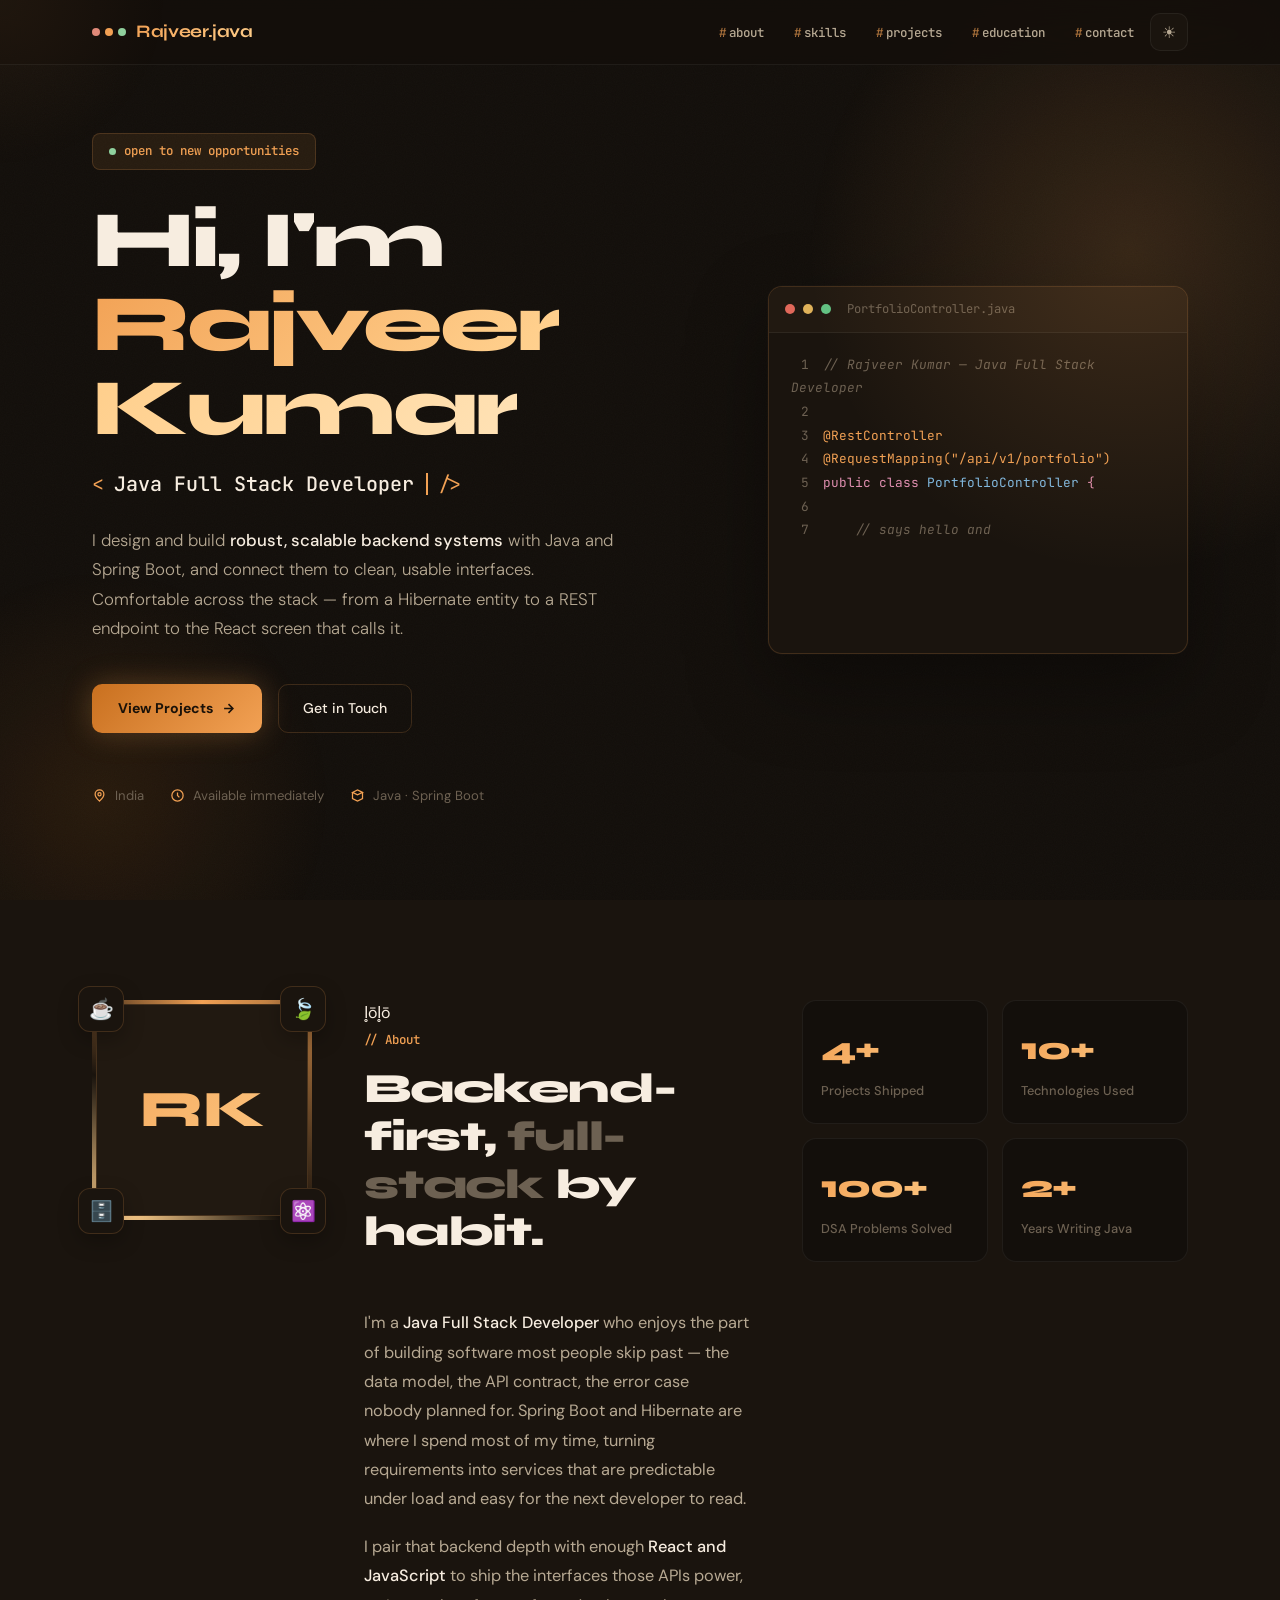
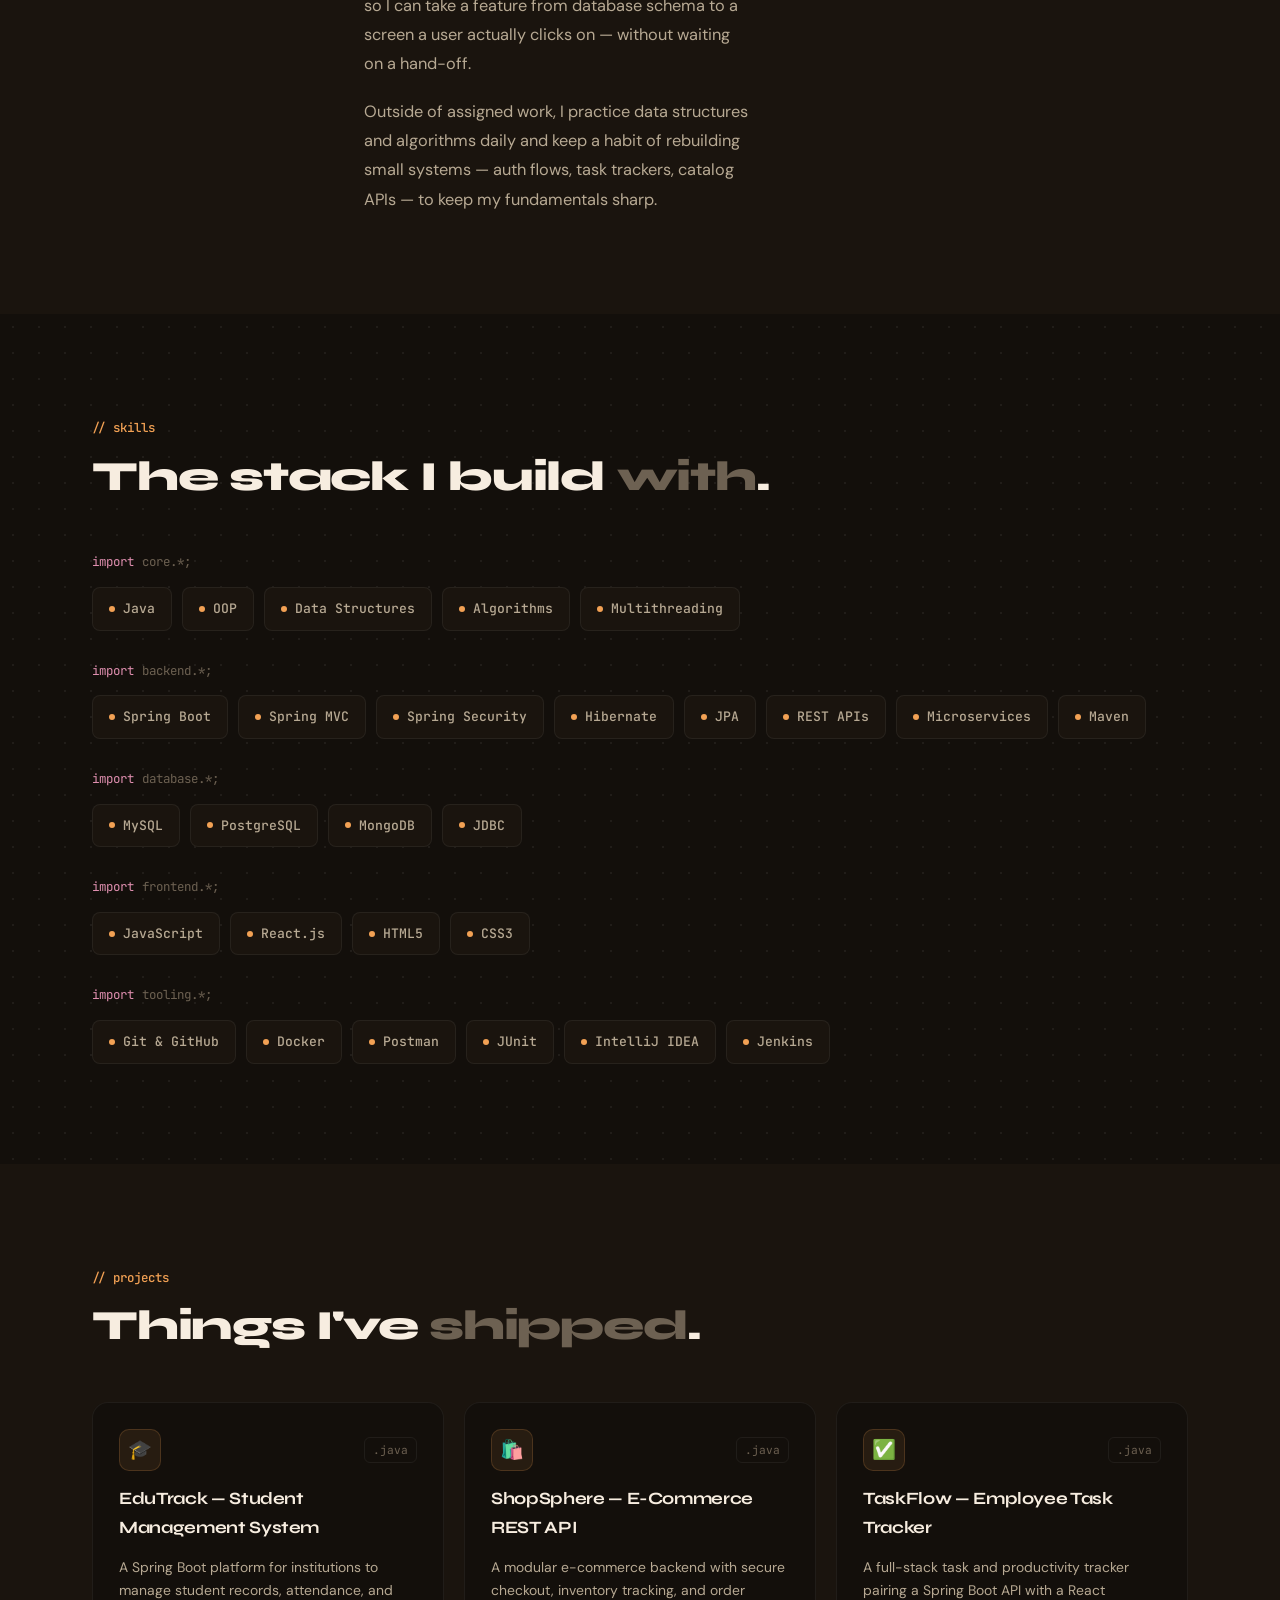
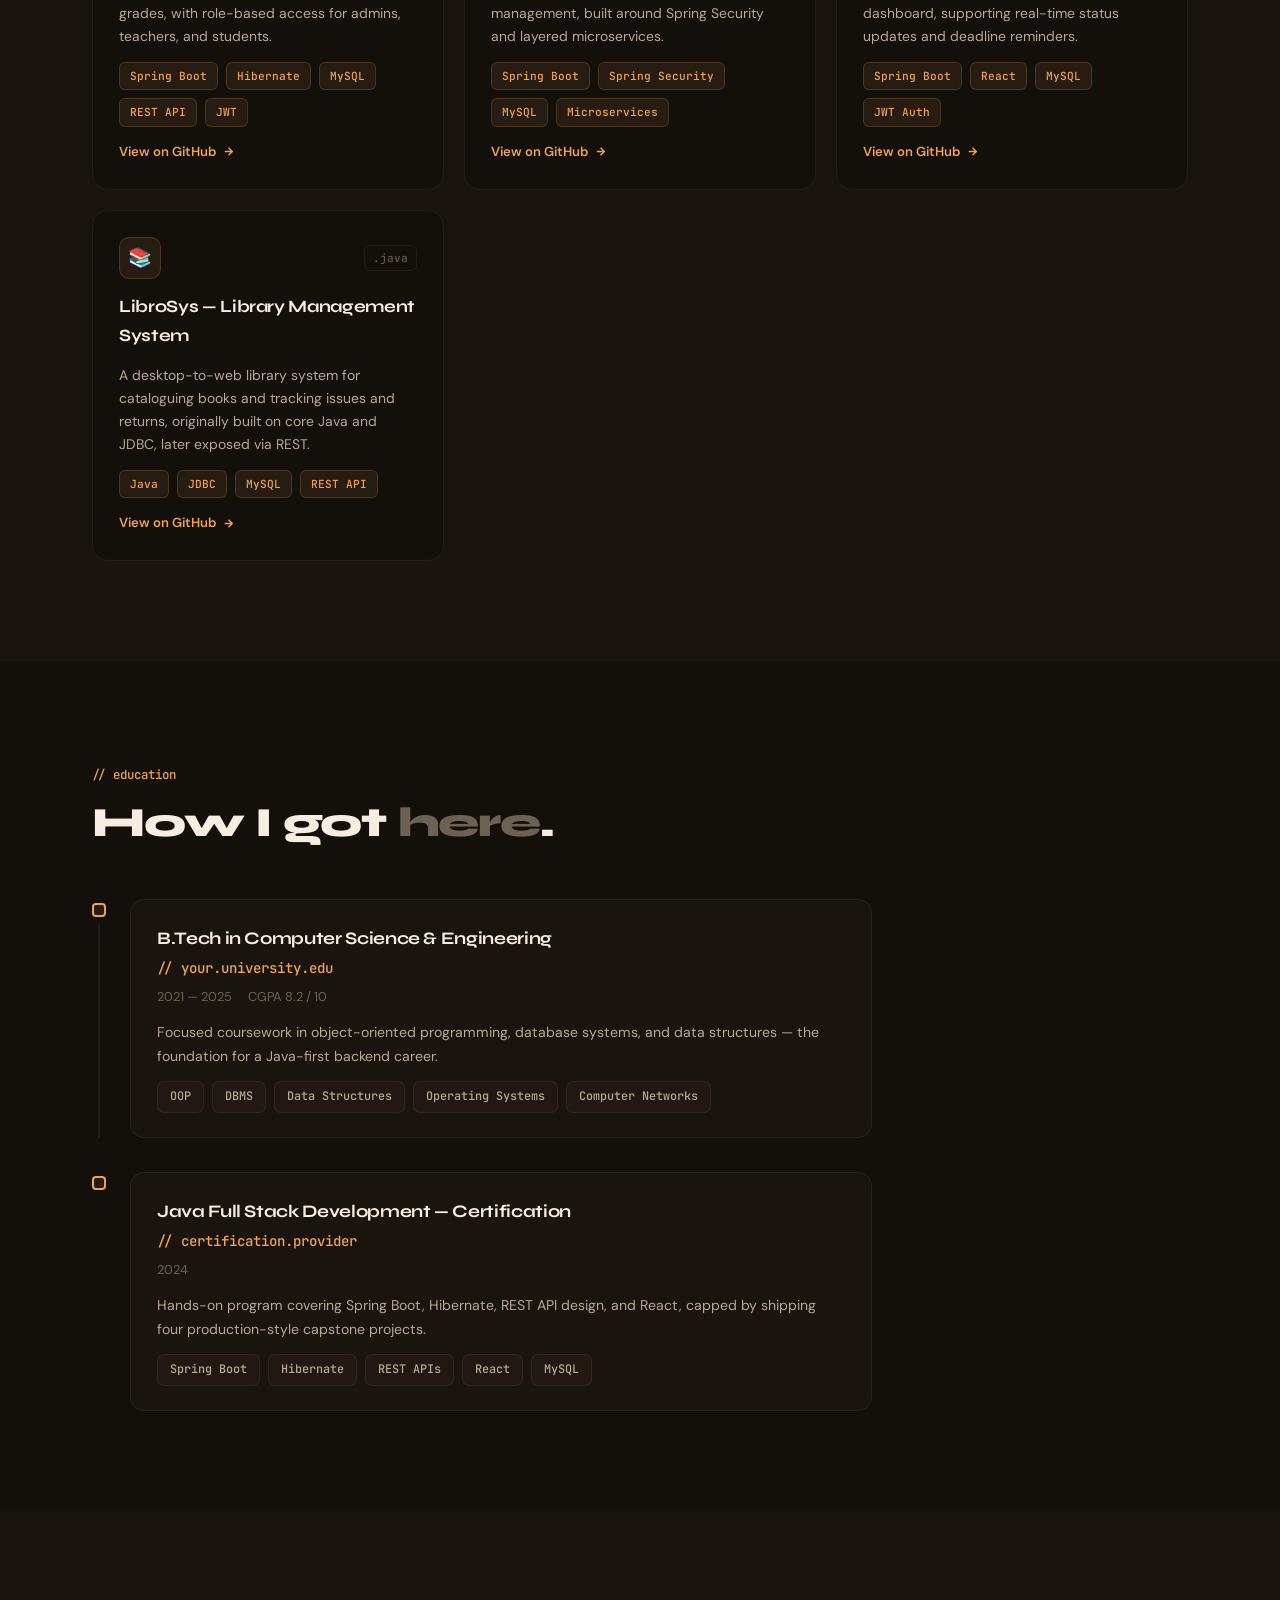
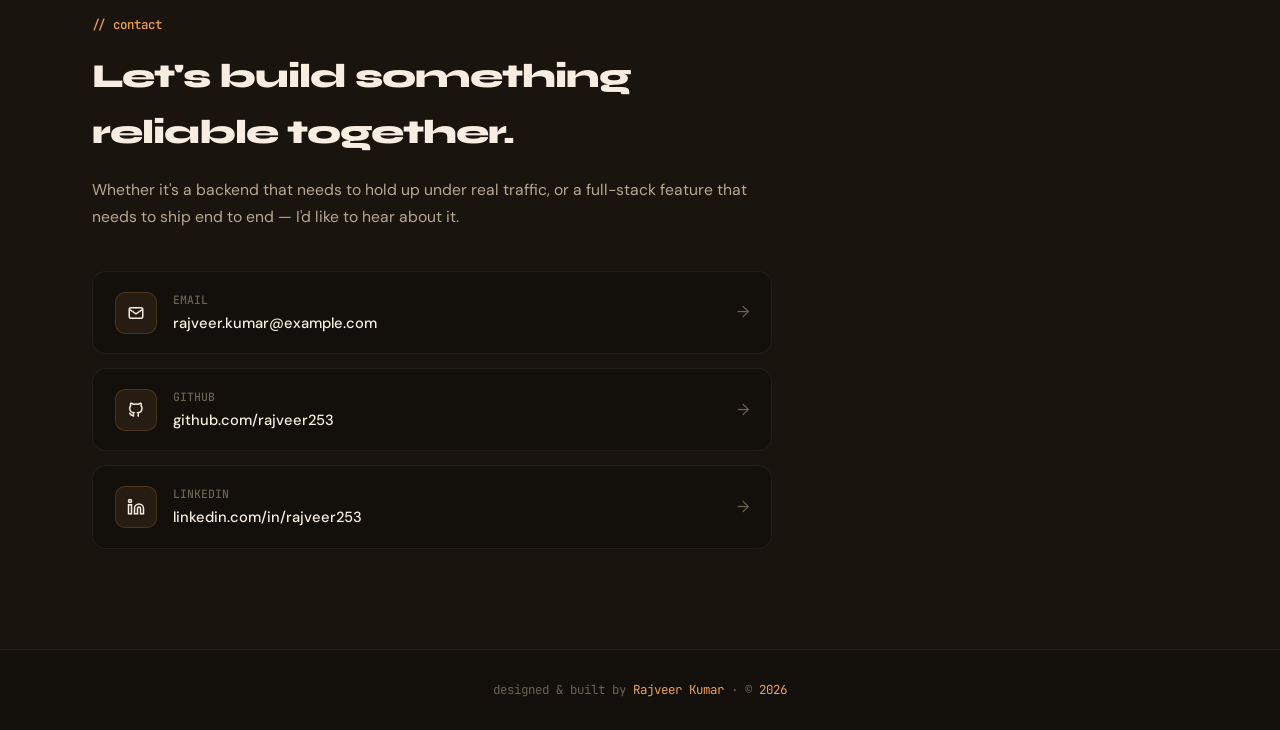
==== portfolio-standalone.html @ 9cfca0a5 "Initial commit" ====
<!doctype html>
<html lang="en" data-theme="dark">
<head>
  <meta charset="UTF-8" />
  <meta name="viewport" content="width=device-width, initial-scale=1.0" />
  <title>Rajveer Kumar — Java Full Stack Developer</title>
  <meta name="description" content="Portfolio of Rajveer Kumar, a Java Full Stack Developer specializing in Spring Boot, Hibernate, REST APIs and React." />
  <link rel="preconnect" href="https://fonts.googleapis.com" />
  <link rel="preconnect" href="https://fonts.gstatic.com" crossorigin />
  <link
    href="https://fonts.googleapis.com/css2?family=Syne:wght@400;500;600;700;800&family=DM+Sans:ital,opsz,wght@0,9..40,300;0,9..40,400;0,9..40,500;1,9..40,300&family=JetBrains+Mono:wght@400;500;600&display=swap"
    rel="stylesheet"
  />
  <style>
/* ── RESET & BASE ─────────────────────────────────────────── */
*, *::before, *::after { box-sizing: border-box; margin: 0; padding: 0; }
html { scroll-behavior: smooth; font-size: 16px; }

/* ── THEME TOKENS ─────────────────────────────────────────── */
:root {
  --accent:        #f2a154;
  --accent-2:      #ffcf8c;
  --accent-deep:   #c9701f;
  --accent-glow:   rgba(242, 161, 84, 0.28);
  --accent-subtle: rgba(242, 161, 84, 0.09);
  --syntax-tag:    #e08fb0;
  --syntax-str:    #8fd19e;
  --syntax-fn:     #7fb8e0;
}
[data-theme="dark"] {
  --bg:            #130f0b;
  --bg-card:       #1a140e;
  --bg-card2:      #211911;
  --border:        rgba(242, 161, 84, 0.18);
  --border-subtle: rgba(255, 255, 255, 0.06);
  --text-primary:  #f7ede0;
  --text-secondary:#b7a993;
  --text-muted:    #6d6152;
  --nav-bg:        rgba(19, 15, 11, 0.86);
}
[data-theme="light"] {
  --bg:            #faf5ec;
  --bg-card:       #ffffff;
  --bg-card2:      #f4ece0;
  --border:        rgba(201, 112, 31, 0.25);
  --border-subtle: rgba(30, 20, 10, 0.08);
  --text-primary:  #211a12;
  --text-secondary:#6b5c48;
  --text-muted:    #a3937c;
  --nav-bg:        rgba(250, 245, 236, 0.88);
}

/* ── GLOBAL ───────────────────────────────────────────────── */
body {
  font-family: 'DM Sans', sans-serif;
  background: var(--bg);
  color: var(--text-primary);
  line-height: 1.65;
  transition: background .3s, color .3s;
  overflow-x: hidden;
}
a { text-decoration: none; color: inherit; }
img { display: block; max-width: 100%; }
section { padding: 100px 0; }
.mono { font-family: 'JetBrains Mono', monospace; }

.container {
  max-width: 1140px;
  margin: 0 auto;
  padding: 0 22px;
}

@media (max-width: 860px) { section { padding: 80px 0; } }
@media (max-width: 520px) { section { padding: 64px 0; } }

/* ── SCROLLBAR ────────────────────────────────────────────── */
::-webkit-scrollbar { width: 4px; }
::-webkit-scrollbar-track { background: var(--bg); }
::-webkit-scrollbar-thumb { background: var(--accent-deep); border-radius: 99px; }

/* ── NOISE TEXTURE OVERLAY ───────────────────────────────── */
body::before {
  content: '';
  position: fixed; inset: 0; z-index: 0; pointer-events: none;
  opacity: .025;
  background-image: url("data:image/svg+xml,%3Csvg viewBox='0 0 200 200' xmlns='http://www.w3.org/2000/svg'%3E%3Cfilter id='n'%3E%3CfeTurbulence type='fractalNoise' baseFrequency='0.9' numOctaves='4' stitchTiles='stitch'/%3E%3C/filter%3E%3Crect width='100%25' height='100%25' filter='url(%23n)'/%3E%3C/svg%3E");
  background-size: 200px 200px;
}

/* ── BOOT SEQUENCE OVERLAY ────────────────────────────────── */
#bootOverlay {
  position: fixed; inset: 0; z-index: 10000;
  background: #0e0b08;
  display: flex; align-items: center; justify-content: center;
  transition: opacity .5s ease, visibility .5s ease;
}
#bootOverlay.done { opacity: 0; visibility: hidden; pointer-events: none; }
.boot-box {
  width: 90%; max-width: 460px;
  font-family: 'JetBrains Mono', monospace;
  font-size: .82rem; color: #8fd19e;
  line-height: 1.9;
}
.boot-box .prompt { color: #f2a154; }
.boot-line { opacity: 0; }
.boot-line.show { opacity: 1; }
.boot-cursor { display: inline-block; width: 7px; height: 1em; background: #8fd19e; vertical-align: middle; animation: blink 1s step-end infinite; }

/* ── NAVBAR ───────────────────────────────────────────────── */
nav {
  position: fixed; top: 0; left: 0; right: 0; z-index: 100;
  background: var(--nav-bg);
  backdrop-filter: blur(20px) saturate(180%);
  border-bottom: 1px solid var(--border-subtle);
  transition: background .3s;
}
.nav-inner {
  max-width: 1140px; margin: 0 auto; padding: 0 22px;
  height: 64px;
  display: flex; align-items: center; justify-content: space-between;
}
.nav-logo {
  display: flex; align-items: center; gap: 10px;
  font-family: 'Syne', sans-serif;
  font-weight: 800; font-size: 1.1rem;
  letter-spacing: -.02em;
}
.nav-logo .dots { display: flex; gap: 5px; }
.nav-logo .dots span { width: 8px; height: 8px; border-radius: 50%; display: inline-block; }
.nav-logo .dots span:nth-child(1) { background: #e08a7a; }
.nav-logo .dots span:nth-child(2) { background: var(--accent); }
.nav-logo .dots span:nth-child(3) { background: var(--syntax-str); }
.nav-logo b {
  background: linear-gradient(135deg, var(--accent), var(--accent-2));
  -webkit-background-clip: text; -webkit-text-fill-color: transparent;
  background-clip: text;
}
.nav-links { display: flex; align-items: center; gap: 2px; list-style: none; }
.nav-links a {
  font-family: 'JetBrains Mono', monospace;
  font-size: .78rem; font-weight: 500; letter-spacing: 0;
  color: var(--text-secondary);
  padding: 7px 14px; border-radius: 8px;
  transition: color .2s, background .2s;
}
.nav-links a::before { content: '#'; color: var(--accent); margin-right: 3px; opacity: .7; }
.nav-links a:hover { color: var(--text-primary); background: var(--accent-subtle); }

.theme-btn {
  width: 38px; height: 38px; border-radius: 10px;
  border: 1px solid var(--border-subtle);
  background: var(--bg-card);
  color: var(--text-secondary);
  cursor: pointer; font-size: 1rem;
  display: flex; align-items: center; justify-content: center;
  transition: border-color .2s, color .2s, background .2s;
  flex-shrink: 0;
}
.theme-btn:hover { border-color: var(--accent); color: var(--accent); }

.hamburger {
  display: none; flex-direction: column; gap: 5px; cursor: pointer;
  background: none; border: none; padding: 6px;
}
.hamburger span {
  display: block; width: 22px; height: 2px;
  background: var(--text-secondary); border-radius: 2px;
  transition: transform .3s, opacity .3s;
}

@media (max-width: 760px) {
  .hamburger { display: flex; }
  .nav-links {
    position: fixed; top: 64px; left: 0; right: 0;
    flex-direction: column; align-items: stretch; gap: 0;
    background: var(--nav-bg); backdrop-filter: blur(20px);
    border-bottom: 1px solid var(--border-subtle);
    padding: 12px 22px 20px;
    transform: translateY(-110%); opacity: 0;
    transition: transform .3s, opacity .3s;
    pointer-events: none;
  }
  .nav-links.open { transform: translateY(0); opacity: 1; pointer-events: all; }
  .nav-links a { padding: 13px 0; border-radius: 0; border-bottom: 1px solid var(--border-subtle); }
  .nav-links li:last-child a { border-bottom: none; }
}

/* ── HERO ─────────────────────────────────────────────────── */
#hero {
  min-height: 100vh;
  display: flex; align-items: center;
  position: relative; overflow: hidden;
  padding: 120px 0 80px;
}
.hero-glow {
  position: absolute; top: -100px; right: -200px;
  width: 700px; height: 700px; border-radius: 50%;
  background: radial-gradient(circle, rgba(242,161,84,.16) 0%, transparent 65%);
  pointer-events: none;
}
.hero-glow2 {
  position: absolute; bottom: -150px; left: -150px;
  width: 500px; height: 500px; border-radius: 50%;
  background: radial-gradient(circle, rgba(201,112,31,.12) 0%, transparent 65%);
  pointer-events: none;
}
.hero-content { position: relative; z-index: 1; }
.hero-badge {
  display: inline-flex; align-items: center; gap: 8px;
  padding: 7px 16px; border-radius: 8px;
  border: 1px solid var(--border);
  background: var(--accent-subtle);
  font-family: 'JetBrains Mono', monospace;
  font-size: .78rem; font-weight: 500;
  color: var(--accent);
  margin-bottom: 28px;
}
.hero-badge span { width: 7px; height: 7px; border-radius: 50%; background: var(--syntax-str); animation: pulse 2s infinite; }
@keyframes pulse { 0%,100%{opacity:1;transform:scale(1)} 50%{opacity:.5;transform:scale(1.4)} }

.hero-title {
  font-family: 'Syne', sans-serif;
  font-size: clamp(2.6rem, 6.5vw, 5rem);
  font-weight: 800;
  line-height: 1.05;
  letter-spacing: -.035em;
  margin-bottom: 18px;
}
.hero-title .highlight {
  background: linear-gradient(135deg, var(--accent) 0%, var(--accent-2) 50%, #ffe3b8 100%);
  -webkit-background-clip: text; -webkit-text-fill-color: transparent;
  background-clip: text;
}
.hero-role {
  display: flex; align-items: center; gap: 10px;
  font-family: 'JetBrains Mono', monospace;
  font-size: clamp(1rem, 2.2vw, 1.25rem);
  color: var(--text-secondary);
  margin-bottom: 26px;
  height: 1.6em;
}
.hero-role .brace { color: var(--accent); }
#typedRole { color: var(--text-primary); font-weight: 500; }
.role-cursor {
  display: inline-block; width: 2px; height: 1.1em;
  background: var(--accent); margin-left: 2px;
  animation: blink 1s step-end infinite; vertical-align: middle;
}
@keyframes blink { 50% { opacity: 0; } }

.hero-desc {
  font-size: 1.05rem; font-weight: 300;
  color: var(--text-secondary); max-width: 540px;
  margin-bottom: 40px; line-height: 1.75;
}
.hero-desc strong { color: var(--text-primary); font-weight: 500; }
.hero-actions { display: flex; align-items: center; gap: 16px; flex-wrap: wrap; margin-bottom: 52px; }

.btn-primary {
  display: inline-flex; align-items: center; gap: 8px;
  padding: 13px 26px; border-radius: 10px;
  background: linear-gradient(135deg, var(--accent-deep), var(--accent));
  color: #1a1108; font-weight: 700; font-size: .88rem;
  box-shadow: 0 0 30px var(--accent-glow);
  transition: transform .2s, box-shadow .2s;
}
.btn-primary:hover { transform: translateY(-2px); box-shadow: 0 0 46px var(--accent-glow); }

.btn-outline {
  display: inline-flex; align-items: center; gap: 8px;
  padding: 12px 24px; border-radius: 10px;
  border: 1px solid var(--border);
  color: var(--text-primary); font-weight: 500; font-size: .88rem;
  background: transparent;
  transition: border-color .2s, background .2s, transform .2s;
}
.btn-outline:hover { border-color: var(--accent); background: var(--accent-subtle); transform: translateY(-2px); }

.hero-meta { display: flex; align-items: center; gap: 26px; flex-wrap: wrap; }
.hero-meta-item { display: flex; align-items: center; gap: 8px; font-size: .82rem; color: var(--text-muted); }
.hero-meta-item svg { color: var(--accent); flex-shrink: 0; }

/* ── CODE EDITOR WIDGET ───────────────────────────────────── */
.hero-grid { display: grid; grid-template-columns: 1fr auto; gap: 56px; align-items: center; }
.ide-window {
  width: 420px; max-width: 100%;
  background: var(--bg-card);
  border: 1px solid var(--border);
  border-radius: 14px;
  overflow: hidden;
  box-shadow: 0 30px 80px rgba(0,0,0,.35), 0 0 0 1px rgba(255,255,255,.02);
}
.ide-titlebar {
  display: flex; align-items: center; gap: 8px;
  padding: 12px 16px;
  background: var(--bg-card2);
  border-bottom: 1px solid var(--border-subtle);
}
.ide-dot { width: 10px; height: 10px; border-radius: 50%; }
.ide-dot.r { background: #e0685a; }
.ide-dot.y { background: #e0b25a; }
.ide-dot.g { background: #62c283; }
.ide-filename {
  margin-left: 8px;
  font-family: 'JetBrains Mono', monospace;
  font-size: .76rem; color: var(--text-muted);
}
.ide-body {
  padding: 20px 22px;
  font-family: 'JetBrains Mono', monospace;
  font-size: .8rem;
  line-height: 1.85;
  min-height: 320px;
  color: var(--text-secondary);
  white-space: pre-wrap;
  word-break: break-word;
}
.ide-body .ln { color: var(--text-muted); display: inline-block; width: 1.4em; user-select: none; text-align: right; margin-right: 14px; }
.tok-kw   { color: var(--syntax-tag); }
.tok-type { color: var(--syntax-fn); }
.tok-str  { color: var(--syntax-str); }
.tok-ann  { color: var(--accent); }
.tok-com  { color: var(--text-muted); font-style: italic; }
.type-cursor { display: inline-block; width: 7px; height: 1em; background: var(--accent); vertical-align: middle; animation: blink 1s step-end infinite; }

@media (max-width: 980px) {
  .hero-grid { grid-template-columns: 1fr; gap: 40px; }
  .ide-window { width: 100%; margin: 0 auto; }
  .ide-body { min-height: 260px; }
}
@media (max-width: 720px) {
  .hero-glow, .hero-glow2 { opacity: .4; width: 520px; height: 520px; }
  .hero-title { font-size: clamp(2.3rem, 9vw, 3.2rem); }
  .hero-desc { font-size: 1rem; margin-bottom: 32px; }
  .hero-actions { flex-direction: column; align-items: stretch; }
  .btn-primary, .btn-outline { width: 100%; justify-content: center; }
  .hero-meta { gap: 14px; }
  .ide-body { font-size: .74rem; min-height: 220px; padding: 16px; }
}

/* ── SECTION HEADER ───────────────────────────────────────── */
.section-header { margin-bottom: 52px; }
.section-tag {
  display: inline-block;
  font-family: 'JetBrains Mono', monospace;
  font-size: .78rem; font-weight: 500;
  color: var(--accent); margin-bottom: 14px;
}
.section-title {
  font-family: 'Syne', sans-serif;
  font-size: clamp(1.8rem, 4vw, 2.6rem);
  font-weight: 800; letter-spacing: -.03em;
  line-height: 1.15;
}
.section-title em { font-style: normal; color: var(--text-muted); }

/* ── ABOUT ────────────────────────────────────────────────── */
#about { background: var(--bg-card); }
.about-grid { display: grid; grid-template-columns: auto 1fr 1fr; gap: 52px; align-items: start; }
@media (max-width: 980px) { .about-grid { grid-template-columns: auto 1fr; } .about-stats { grid-column: 1 / -1; grid-template-columns: repeat(4, 1fr); margin-top: 8px; } }
@media (max-width: 760px) { .about-grid { grid-template-columns: 1fr; gap: 36px; justify-items: center; text-align: center; } .about-photo { margin: 0 auto; } .about-stats { grid-template-columns: 1fr 1fr; } .about-text { text-align: left; } }

/* ── PHOTO FRAME ──────────────────────────────────────────── */
.about-photo { position: relative; width: 220px; height: 220px; flex-shrink: 0; }
.photo-ring {
  width: 100%; height: 100%; border-radius: 26px;
  padding: 4px;
  background: conic-gradient(from 0deg, var(--accent), transparent 40%, var(--accent-2), transparent 80%, var(--accent));
  animation: spin 8s linear infinite;
}
@keyframes spin { to { transform: rotate(360deg); } }
.photo-frame {
  width: 100%; height: 100%; border-radius: 22px;
  background: var(--bg-card2);
  border: 1px solid var(--border);
  overflow: hidden;
  display: flex; align-items: center; justify-content: center;
  position: relative;
  animation: counter-spin 8s linear infinite;
}
@keyframes counter-spin { to { transform: rotate(-360deg); } }
.photo-frame img { width: 100%; height: 100%; object-fit: cover; }
.photo-fallback {
  display: none; width: 100%; height: 100%;
  align-items: center; justify-content: center;
  font-family: 'Syne', sans-serif; font-size: 3.2rem; font-weight: 800;
  background: linear-gradient(135deg, var(--accent), var(--accent-2));
  -webkit-background-clip: text; -webkit-text-fill-color: transparent;
  background-clip: text;
}
.badge-orbit {
  position: absolute; width: 46px; height: 46px; border-radius: 12px;
  background: var(--bg-card); border: 1px solid var(--border);
  display: flex; align-items: center; justify-content: center;
  font-size: 1.25rem;
  box-shadow: 0 8px 20px rgba(0,0,0,.25);
  animation: float 4s ease-in-out infinite;
}
.badge-orbit.b1 { top: -14px; left: -14px; animation-delay: 0s; }
.badge-orbit.b2 { top: -14px; right: -14px; animation-delay: .6s; }
.badge-orbit.b3 { bottom: -14px; left: -14px; animation-delay: 1.2s; }
.badge-orbit.b4 { bottom: -14px; right: -14px; animation-delay: 1.8s; }
@keyframes float { 0%,100% { transform: translateY(0); } 50% { transform: translateY(-8px); } }
@media (max-width: 720px) { .about-photo { width: 180px; height: 180px; } .badge-orbit { width: 38px; height: 38px; font-size: 1.05rem; } }
.about-text p { font-size: 1.02rem; color: var(--text-secondary); line-height: 1.8; margin-bottom: 18px; }
.about-text p:last-child { margin-bottom: 0; }
.about-text strong { color: var(--text-primary); font-weight: 500; }

.about-stats { display: grid; grid-template-columns: 1fr 1fr; gap: 14px; }
.stat-card {
  background: var(--bg);
  border: 1px solid var(--border-subtle);
  border-radius: 14px; padding: 22px 18px;
  transition: border-color .2s, transform .2s;
}
.stat-card:hover { border-color: var(--border); transform: translateY(-3px); }
.stat-num {
  font-family: 'Syne', sans-serif;
  font-size: 2rem; font-weight: 800; letter-spacing: -.03em;
  background: linear-gradient(135deg, var(--accent), var(--accent-2));
  -webkit-background-clip: text; -webkit-text-fill-color: transparent;
  background-clip: text;
  margin-bottom: 4px;
}
.stat-label { font-size: .8rem; color: var(--text-muted); font-weight: 500; }

/* ── SKILLS ───────────────────────────────────────────────── */
#skills {
  background: var(--bg);
  background-image: radial-gradient(var(--border-subtle) 1px, transparent 1px);
  background-size: 26px 26px;
}
.skills-category { margin-bottom: 30px; }
.skills-category:last-child { margin-bottom: 0; }
.skills-category-label {
  font-family: 'JetBrains Mono', monospace;
  font-size: .78rem; color: var(--text-muted); margin-bottom: 14px;
  display: flex; align-items: center; gap: 8px;
}
.skills-category-label::before { content: 'import'; color: var(--syntax-tag); }
.skills-grid { display: flex; flex-wrap: wrap; gap: 10px; }
.skill-pill {
  padding: 10px 16px; border-radius: 8px;
  border: 1px solid var(--border-subtle);
  background: var(--bg-card);
  font-family: 'JetBrains Mono', monospace;
  font-size: .82rem; font-weight: 500;
  color: var(--text-secondary);
  display: inline-flex; align-items: center; gap: 8px;
  transition: border-color .2s, color .2s, background .2s, transform .2s;
  cursor: default;
}
.skill-pill:hover { border-color: var(--accent); color: var(--accent); background: var(--accent-subtle); transform: translateY(-2px); }
.skill-dot { width: 6px; height: 6px; border-radius: 50%; background: var(--accent); flex-shrink: 0; }

/* ── PROJECTS ─────────────────────────────────────────────── */
#projects { background: var(--bg-card); }
.projects-grid { display: grid; grid-template-columns: repeat(auto-fill, minmax(320px, 1fr)); gap: 20px; perspective: 1000px; }
.project-card {
  background: var(--bg);
  border: 1px solid var(--border-subtle);
  border-radius: 16px;
  padding: 26px;
  transition: border-color .25s, transform .12s ease, box-shadow .25s;
  transform-style: preserve-3d;
  will-change: transform;
  display: flex; flex-direction: column; gap: 14px;
  position: relative; overflow: hidden;
}
.project-card::before {
  content: '';
  position: absolute; top: 0; left: 0; right: 0; height: 2px;
  background: linear-gradient(90deg, transparent, var(--accent), transparent);
  opacity: 0; transition: opacity .3s;
}
.project-card:hover { border-color: var(--border); transform: translateY(-4px); box-shadow: 0 20px 60px rgba(0,0,0,.28); }
.project-card:hover::before { opacity: 1; }

.project-top { display: flex; align-items: center; justify-content: space-between; }
.project-icon {
  width: 42px; height: 42px; border-radius: 10px;
  background: var(--accent-subtle);
  border: 1px solid var(--border);
  display: flex; align-items: center; justify-content: center;
  font-size: 1.2rem;
}
.project-ext {
  font-family: 'JetBrains Mono', monospace;
  font-size: .7rem; color: var(--text-muted);
  border: 1px solid var(--border-subtle); border-radius: 6px; padding: 3px 8px;
}
.project-name { font-family: 'Syne', sans-serif; font-size: 1.08rem; font-weight: 700; letter-spacing: -.02em; }
.project-desc { font-size: .87rem; color: var(--text-secondary); line-height: 1.65; flex: 1; }
.project-tags { display: flex; flex-wrap: wrap; gap: 8px; }
.project-tag {
  padding: 4px 10px; border-radius: 6px;
  background: var(--accent-subtle); border: 1px solid var(--border);
  font-family: 'JetBrains Mono', monospace;
  font-size: .7rem; font-weight: 500;
  color: var(--accent);
}
.project-link {
  display: inline-flex; align-items: center; gap: 6px;
  font-size: .82rem; font-weight: 600; color: var(--accent);
  margin-top: auto; transition: gap .2s;
}
.project-link:hover { gap: 10px; }

/* ── EDUCATION / TIMELINE ─────────────────────────────────── */
#education { background: var(--bg); }
.timeline { display: flex; flex-direction: column; gap: 0; max-width: 780px; }
.timeline-item {
  display: flex; gap: 24px;
  padding-bottom: 34px; position: relative;
}
.timeline-item:last-child { padding-bottom: 0; }
.timeline-marker { display: flex; flex-direction: column; align-items: center; flex-shrink: 0; }
.timeline-dot {
  width: 14px; height: 14px; border-radius: 4px;
  background: var(--accent-subtle); border: 2px solid var(--accent);
  flex-shrink: 0; margin-top: 4px;
}
.timeline-line { width: 2px; flex: 1; background: var(--border-subtle); margin-top: 6px; }
.timeline-content {
  background: var(--bg-card);
  border: 1px solid var(--border-subtle);
  border-radius: 14px; padding: 24px 26px;
  flex: 1;
  transition: border-color .2s, transform .2s;
}
.timeline-content:hover { border-color: var(--border); transform: translateX(4px); }
.timeline-role { font-family: 'Syne', sans-serif; font-size: 1.1rem; font-weight: 700; margin-bottom: 4px; letter-spacing: -.02em; }
.timeline-org { color: var(--accent); font-weight: 500; font-size: .88rem; margin-bottom: 6px; font-family: 'JetBrains Mono', monospace; }
.timeline-meta { display: flex; gap: 16px; flex-wrap: wrap; font-size: .8rem; color: var(--text-muted); margin-bottom: 14px; }
.timeline-desc { font-size: .88rem; color: var(--text-secondary); line-height: 1.7; margin-bottom: 12px; }
.course-chips { display: flex; flex-wrap: wrap; gap: 8px; }
.course-chip {
  padding: 5px 12px; border-radius: 7px;
  background: var(--bg-card2); border: 1px solid var(--border-subtle);
  font-size: .74rem; font-weight: 500; color: var(--text-secondary);
  font-family: 'JetBrains Mono', monospace;
}

@media (max-width: 600px) {
  .timeline-item { gap: 16px; }
  .timeline-content { padding: 20px; }
}

/* ── CONTACT ──────────────────────────────────────────────── */
#contact { background: var(--bg-card); }
.contact-inner { max-width: 680px; }
.contact-lead {
  font-family: 'Syne', sans-serif;
  font-size: clamp(1.5rem, 4vw, 2.1rem); font-weight: 800; letter-spacing: -.03em;
  margin-bottom: 16px;
}
.contact-sub { font-size: .98rem; color: var(--text-secondary); margin-bottom: 40px; line-height: 1.75; }
.contact-links { display: flex; flex-direction: column; gap: 14px; }
.contact-item {
  display: flex; align-items: center; gap: 16px;
  padding: 18px 22px; border-radius: 14px;
  border: 1px solid var(--border-subtle);
  background: var(--bg);
  transition: border-color .2s, transform .2s, box-shadow .2s;
}
.contact-item:hover { border-color: var(--border); transform: translateX(6px); box-shadow: -4px 0 20px var(--accent-glow); }
.contact-item-icon {
  width: 42px; height: 42px; border-radius: 10px; flex-shrink: 0;
  background: var(--accent-subtle); border: 1px solid var(--border);
  display: flex; align-items: center; justify-content: center;
}
.contact-item-label { font-family: 'JetBrains Mono', monospace; font-size: .72rem; font-weight: 500; color: var(--text-muted); margin-bottom: 2px; }
.contact-item-value { font-size: .92rem; font-weight: 500; color: var(--text-primary); }
.contact-item-arrow { margin-left: auto; color: var(--text-muted); transition: color .2s; }
.contact-item:hover .contact-item-arrow { color: var(--accent); }

@media (max-width: 720px) {
  .contact-item { flex-direction: column; align-items: stretch; text-align: left; }
  .contact-item-arrow { margin-left: 0; align-self: flex-end; }
}

/* ── FOOTER ───────────────────────────────────────────────── */
footer {
  border-top: 1px solid var(--border-subtle);
  padding: 30px 22px;
  text-align: center;
  font-family: 'JetBrains Mono', monospace;
  font-size: .78rem; color: var(--text-muted);
}
footer span { color: var(--accent); }

/* ── SCROLL REVEAL ────────────────────────────────────────── */
.reveal { opacity: 0; transform: translateY(28px); transition: opacity .7s cubic-bezier(.16,1,.3,1), transform .7s cubic-bezier(.16,1,.3,1); }
.reveal.visible { opacity: 1; transform: none; }

/* ── CURSOR GLOW ──────────────────────────────────────────── */
.cursor-glow {
  position: fixed; pointer-events: none; z-index: 9999;
  width: 340px; height: 340px; border-radius: 50%;
  background: radial-gradient(circle, rgba(242,161,84,.06) 0%, transparent 70%);
  transform: translate(-50%, -50%);
  transition: left .12s ease, top .12s ease;
}
@media (max-width: 720px) { .cursor-glow { display: none; } }

@media (prefers-reduced-motion: reduce) {
  * { animation-duration: 0.001ms !important; animation-iteration-count: 1 !important; transition-duration: 0.001ms !important; }
}

</style>
</head>
<body>
  <div id="bootOverlay">
    <div class="boot-box" id="bootBox"></div>
  </div>

  <div class="cursor-glow" id="cursorGlow"></div>

  <nav>
    <div class="nav-inner">
      <a href="#hero" class="nav-logo">
        <span class="dots"><span></span><span></span><span></span></span>
        <b>Rajveer.java</b>
      </a>
      <button class="hamburger" id="hamburger" aria-label="Toggle navigation">
        <span></span><span></span><span></span>
      </button>
      <ul class="nav-links" id="navLinks">
        <li><a href="#about">about</a></li>
        <li><a href="#skills">skills</a></li>
        <li><a href="#projects">projects</a></li>
        <li><a href="#education">education</a></li>
        <li><a href="#contact">contact</a></li>
        <li><button class="theme-btn" id="themeBtn" aria-label="Toggle theme">☀</button></li>
      </ul>
    </div>
  </nav>

  <!-- ── HERO ─────────────────────────────────────────────── -->
  <section id="hero">
    <div class="hero-glow"></div>
    <div class="hero-glow2"></div>
    <div class="container">
      <div class="hero-grid">
        <div class="hero-content">
          <div class="hero-badge reveal"><span></span> open to new opportunities</div>

          <h1 class="hero-title reveal">
            Hi, I'm <span class="highlight">Rajveer Kumar</span>
          </h1>

          <div class="hero-role reveal">
            <span class="brace mono">&lt;</span><span id="typedRole"></span><span class="role-cursor"></span><span class="brace mono">/&gt;</span>
          </div>

          <p class="hero-desc reveal">
            I design and build <strong>robust, scalable backend systems</strong> with Java and Spring Boot,
            and connect them to clean, usable interfaces. Comfortable across the stack — from a Hibernate
            entity to a REST endpoint to the React screen that calls it.
          </p>

          <div class="hero-actions reveal">
            <a href="#projects" class="btn-primary">
              View Projects
              <svg width="15" height="15" fill="none" stroke="currentColor" stroke-width="2.5" viewBox="0 0 24 24"><path d="M5 12h14M12 5l7 7-7 7"/></svg>
            </a>
            <a href="#contact" class="btn-outline">Get in Touch</a>
          </div>

          <div class="hero-meta reveal">
            <div class="hero-meta-item">
              <svg width="15" height="15" fill="none" stroke="currentColor" stroke-width="2" viewBox="0 0 24 24"><path d="M12 21s-7-6.2-7-11a7 7 0 1 1 14 0c0 4.8-7 11-7 11z"/><circle cx="12" cy="10" r="2.5"/></svg>
              India
            </div>
            <div class="hero-meta-item">
              <svg width="15" height="15" fill="none" stroke="currentColor" stroke-width="2" viewBox="0 0 24 24"><circle cx="12" cy="12" r="9"/><path d="M12 7v5l3 3"/></svg>
              Available immediately
            </div>
            <div class="hero-meta-item">
              <svg width="15" height="15" fill="none" stroke="currentColor" stroke-width="2" viewBox="0 0 24 24"><path d="M20 7 12 3 4 7l8 4 8-4Z"/><path d="M4 7v10l8 4 8-4V7"/></svg>
              Java · Spring Boot
            </div>
          </div>
        </div>

        <div class="hero-avatar-wrap reveal">
          <div class="ide-window">
            <div class="ide-titlebar">
              <span class="ide-dot r"></span><span class="ide-dot y"></span><span class="ide-dot g"></span>
              <span class="ide-filename">PortfolioController.java</span>
            </div>
            <div class="ide-body" id="ideBody"></div>
          </div>
        </div>
      </div>
    </div>
  </section>

  <!-- ── ABOUT ────────────────────────────────────────────── -->
  <section id="about">
    <div class="container">
      <div class="about-grid">
        <div class="about-photo reveal">
          <div class="photo-ring">
            <div class="photo-frame">
              <img src="profile.jpg" alt="Rajveer Kumar"
                   onerror="this.style.display='none'; this.nextElementSibling.style.display='flex';">
              <div class="photo-fallback">RK</div>
            </div>
          </div>
          <div class="badge-orbit b1" title="Java">☕</div>
          <div class="badge-orbit b2" title="Spring Boot">🍃</div>
          <div class="badge-orbit b3" title="MySQL">🗄️</div>
          <div class="badge-orbit b4" title="React">⚛️</div>
        </div>
        <div>l̥ōl̥ō
          <div class="section-header reveal">
            <span class="section-tag">// About</span>
            <h2 class="section-title">Backend-first, <em>full-stack</em> by habit.</h2>
          </div>
          <div class="about-text reveal">
            <p>
              I'm a <strong>Java Full Stack Developer</strong> who enjoys the part of building software
              most people skip past — the data model, the API contract, the error case nobody planned for.
              Spring Boot and Hibernate are where I spend most of my time, turning requirements into
              services that are predictable under load and easy for the next developer to read.
            </p>
            <p>
              I pair that backend depth with enough <strong>React and JavaScript</strong> to ship the
              interfaces those APIs power, so I can take a feature from database schema to a screen a
              user actually clicks on — without waiting on a hand-off.
            </p>
            <p>
              Outside of assigned work, I practice data structures and algorithms daily and keep a habit
              of rebuilding small systems — auth flows, task trackers, catalog APIs — to keep my
              fundamentals sharp.
            </p>
          </div>
        </div>
        <div class="about-stats">
          <div class="stat-card reveal"><div class="stat-num">4+</div><div class="stat-label">Projects Shipped</div></div>
          <div class="stat-card reveal"><div class="stat-num">10+</div><div class="stat-label">Technologies Used</div></div>
          <div class="stat-card reveal"><div class="stat-num">100+</div><div class="stat-label">DSA Problems Solved</div></div>
          <div class="stat-card reveal"><div class="stat-num">2+</div><div class="stat-label">Years Writing Java</div></div>
        </div>
      </div>
    </div>
  </section>

  <!-- ── SKILLS ───────────────────────────────────────────── -->
  <section id="skills">
    <div class="container">
      <div class="section-header reveal">
        <span class="section-tag">// skills</span>
        <h2 class="section-title">The stack I build <em>with</em>.</h2>
      </div>
      <div id="skillsWrap"></div>
    </div>
  </section>

  <!-- ── PROJECTS ─────────────────────────────────────────── -->
  <section id="projects">
    <div class="container">
      <div class="section-header reveal">
        <span class="section-tag">// projects</span>
        <h2 class="section-title">Things I've <em>shipped</em>.</h2>
      </div>
      <div class="projects-grid" id="projectsGrid"></div>
    </div>
  </section>

  <!-- ── EDUCATION ────────────────────────────────────────── -->
  <section id="education">
    <div class="container">
      <div class="section-header reveal">
        <span class="section-tag">// education</span>
        <h2 class="section-title">How I got <em>here</em>.</h2>
      </div>
      <div class="timeline" id="timelineWrap"></div>
    </div>
  </section>

  <!-- ── CONTACT ──────────────────────────────────────────── -->
  <section id="contact">
    <div class="container">
      <div class="contact-inner">
        <div class="section-header reveal" style="margin-bottom: 0;">
          <span class="section-tag">// contact</span>
        </div>
        <h2 class="contact-lead reveal">Let's build something reliable together.</h2>
        <p class="contact-sub reveal">
          Whether it's a backend that needs to hold up under real traffic, or a full-stack feature
          that needs to ship end to end — I'd like to hear about it.
        </p>
        <div class="contact-links">
          <a href="mailto:rajveer.kumar@example.com" class="contact-item reveal">
            <div class="contact-item-icon">
              <svg width="18" height="18" fill="none" stroke="currentColor" stroke-width="2" viewBox="0 0 24 24"><rect x="3" y="5" width="18" height="14" rx="2"/><path d="m3 7 9 6 9-6"/></svg>
            </div>
            <div>
              <div class="contact-item-label">EMAIL</div>
              <div class="contact-item-value">rajveer.kumar@example.com</div>
            </div>
            <div class="contact-item-arrow">→</div>
          </a>
          <a href="https://github.com/rajveer253" target="_blank" rel="noopener" class="contact-item reveal">
            <div class="contact-item-icon">
              <svg width="18" height="18" fill="none" stroke="currentColor" stroke-width="2" viewBox="0 0 24 24"><path d="M9 19c-4.3 1.4-4.3-2.5-6-3m12 5v-3.5c0-1 .1-1.4-.5-2 2.8-.3 5.5-1.4 5.5-6a4.6 4.6 0 0 0-1.3-3.2 4.2 4.2 0 0 0-.1-3.2s-1.1-.3-3.5 1.3a12.3 12.3 0 0 0-6.2 0C6.1 2.8 5 3.1 5 3.1a4.2 4.2 0 0 0-.1 3.2A4.6 4.6 0 0 0 3.6 9.5c0 4.6 2.7 5.7 5.5 6-.6.6-.6 1.2-.5 2V21"/></svg>
            </div>
            <div>
              <div class="contact-item-label">GITHUB</div>
              <div class="contact-item-value">github.com/rajveer253</div>
            </div>
            <div class="contact-item-arrow">→</div>
          </a>
          <a href="https://linkedin.com/in/rajveer253" target="_blank" rel="noopener" class="contact-item reveal">
            <div class="contact-item-icon">
              <svg width="18" height="18" fill="none" stroke="currentColor" stroke-width="2" viewBox="0 0 24 24"><path d="M16 8a6 6 0 0 1 6 6v7h-4v-7a2 2 0 0 0-4 0v7h-4v-7a6 6 0 0 1 6-6z"/><rect x="2" y="9" width="4" height="12"/><circle cx="4" cy="4" r="2"/></svg>
            </div>
            <div>
              <div class="contact-item-label">LINKEDIN</div>
              <div class="contact-item-value">linkedin.com/in/rajveer253</div>
            </div>
            <div class="contact-item-arrow">→</div>
          </a>
        </div>
      </div>
    </div>
  </section>

  <footer>
    designed &amp; built by <span>Rajveer Kumar</span> · © <span id="year"></span>
  </footer>

  <script>
/* ── BOOT SEQUENCE ───────────────────────────────────────── */
const bootOverlay = document.getElementById("bootOverlay");
const bootBox = document.getElementById("bootBox");
const bootLines = [
  "$ mvn spring-boot:run",
  "Compiling PortfolioApplication...",
  "Loading beans: About, Skills, Projects, Contact",
  "Tomcat started on port 8080",
  "Started PortfolioApplication in 1.847s ✓"
];

function runBoot() {
  if (!bootOverlay || !bootBox) return;
  if (sessionStorage.getItem("bootSeen")) {
    bootOverlay.classList.add("done");
    return;
  }
  let i = 0;
  function nextLine() {
    if (i >= bootLines.length) {
      setTimeout(() => {
        bootOverlay.classList.add("done");
        sessionStorage.setItem("bootSeen", "1");
      }, 350);
      return;
    }
    const line = document.createElement("div");
    line.className = "boot-line";
    line.innerHTML = `<span class="prompt">›</span> ${bootLines[i]}`;
    bootBox.appendChild(line);
    requestAnimationFrame(() => line.classList.add("show"));
    i++;
    setTimeout(nextLine, 340);
  }
  nextLine();
}
runBoot();

/* ── DATA ─────────────────────────────────────────────────── */
const skillGroups = [
  {
    label: "core",
    skills: ["Java", "OOP", "Data Structures", "Algorithms", "Multithreading"]
  },
  {
    label: "backend",
    skills: ["Spring Boot", "Spring MVC", "Spring Security", "Hibernate", "JPA", "REST APIs", "Microservices", "Maven"]
  },
  {
    label: "database",
    skills: ["MySQL", "PostgreSQL", "MongoDB", "JDBC"]
  },
  {
    label: "frontend",
    skills: ["JavaScript", "React.js", "HTML5", "CSS3"]
  },
  {
    label: "tooling",
    skills: ["Git & GitHub", "Docker", "Postman", "JUnit", "IntelliJ IDEA", "Jenkins"]
  }
];

const projects = [
  {
    icon: "🎓",
    ext: ".java",
    name: "EduTrack — Student Management System",
    desc: "A Spring Boot platform for institutions to manage student records, attendance, and grades, with role-based access for admins, teachers, and students.",
    tags: ["Spring Boot", "Hibernate", "MySQL", "REST API", "JWT"],
    link: "https://github.com/rajveer253",
    linkLabel: "View on GitHub"
  },
  {
    icon: "🛍️",
    ext: ".java",
    name: "ShopSphere — E-Commerce REST API",
    desc: "A modular e-commerce backend with secure checkout, inventory tracking, and order management, built around Spring Security and layered microservices.",
    tags: ["Spring Boot", "Spring Security", "MySQL", "Microservices"],
    link: "https://github.com/rajveer253",
    linkLabel: "View on GitHub"
  },
  {
    icon: "✅",
    ext: ".java",
    name: "TaskFlow — Employee Task Tracker",
    desc: "A full-stack task and productivity tracker pairing a Spring Boot API with a React dashboard, supporting real-time status updates and deadline reminders.",
    tags: ["Spring Boot", "React", "MySQL", "JWT Auth"],
    link: "https://github.com/rajveer253",
    linkLabel: "View on GitHub"
  },
  {
    icon: "📚",
    ext: ".java",
    name: "LibroSys — Library Management System",
    desc: "A desktop-to-web library system for cataloguing books and tracking issues and returns, originally built on core Java and JDBC, later exposed via REST.",
    tags: ["Java", "JDBC", "MySQL", "REST API"],
    link: "https://github.com/rajveer253",
    linkLabel: "View on GitHub"
  }
];

const timeline = [
  {
    role: "B.Tech in Computer Science & Engineering",
    org: "// your.university.edu",
    meta: ["2021 — 2025", "CGPA 8.2 / 10"],
    desc: "Focused coursework in object-oriented programming, database systems, and data structures — the foundation for a Java-first backend career.",
    courses: ["OOP", "DBMS", "Data Structures", "Operating Systems", "Computer Networks"]
  },
  {
    role: "Java Full Stack Development — Certification",
    org: "// certification.provider",
    meta: ["2024"],
    desc: "Hands-on program covering Spring Boot, Hibernate, REST API design, and React, capped by shipping four production-style capstone projects.",
    courses: ["Spring Boot", "Hibernate", "REST APIs", "React", "MySQL"]
  }
];

/* ── TYPED ROLE (HERO) ───────────────────────────────────── */
const roles = ["Java Full Stack Developer", "Spring Boot Engineer", "Backend Craftsman", "REST API Builder"];
const typedRoleEl = document.getElementById("typedRole");

function typeLoop() {
  let roleIndex = 0, charIndex = 0, deleting = false;

  function tick() {
    const current = roles[roleIndex];
    if (!deleting) {
      charIndex++;
      typedRoleEl.textContent = current.slice(0, charIndex);
      if (charIndex === current.length) {
        deleting = true;
        setTimeout(tick, 1500);
        return;
      }
    } else {
      charIndex--;
      typedRoleEl.textContent = current.slice(0, charIndex);
      if (charIndex === 0) {
        deleting = false;
        roleIndex = (roleIndex + 1) % roles.length;
      }
    }
    setTimeout(tick, deleting ? 35 : 65);
  }
  tick();
}
if (typedRoleEl) typeLoop();

/* ── CODE EDITOR TYPING ANIMATION ─────────────────────────── */
const codeLines = [
  [{ t: "com", v: "// Rajveer Kumar — Java Full Stack Developer" }],
  [],
  [{ t: "ann", v: "@RestController" }],
  [{ t: "ann", v: '@RequestMapping("/api/v1/portfolio")' }],
  [{ t: "kw", v: "public class " }, { t: "type", v: "PortfolioController " }, { t: "kw", v: "{" }],
  [],
  [{ t: "com", v: "    // says hello and means it" }],
  [{ t: "ann", v: "    @GetMapping(\"/status\")" }],
  [{ t: "kw", v: "    public " }, { t: "type", v: "ResponseEntity<String> " }, { t: "kw", v: "status() {" }],
  [{ t: "kw", v: "        return " }, { t: "type", v: "ResponseEntity" }, { t: "kw", v: ".ok(" }, { t: "str", v: '"Shipping clean, scalable code."' }, { t: "kw", v: ");" }],
  [{ t: "kw", v: "    }" }],
  [{ t: "kw", v: "}" }]
];

const ideBody = document.getElementById("ideBody");

function renderCodeTyping() {
  if (!ideBody) return;
  ideBody.innerHTML = "";
  let lineIdx = 0;

  function renderLine(tokens, cb) {
    const lineEl = document.createElement("div");
    const lnNum = document.createElement("span");
    lnNum.className = "ln";
    lnNum.textContent = lineIdx + 1;
    lineEl.appendChild(lnNum);
    ideBody.appendChild(lineEl);

    if (tokens.length === 0) { cb(); return; }

    let tokenIdx = 0;
    function typeToken() {
      if (tokenIdx >= tokens.length) { cb(); return; }
      const tok = tokens[tokenIdx];
      const span = document.createElement("span");
      span.className = "tok-" + tok.t;
      lineEl.appendChild(span);
      let charIdx = 0;
      function typeChar() {
        if (charIdx <= tok.v.length) {
          span.textContent = tok.v.slice(0, charIdx);
          charIdx++;
          setTimeout(typeChar, 8);
        } else {
          tokenIdx++;
          typeToken();
        }
      }
      typeChar();
    }
    typeToken();
  }

  function next() {
    if (lineIdx >= codeLines.length) {
      setTimeout(() => { ideBody.innerHTML = ""; lineIdx = 0; next(); }, 4000);
      return;
    }
    renderLine(codeLines[lineIdx], () => {
      lineIdx++;
      setTimeout(next, 120);
    });
  }
  next();
}
renderCodeTyping();

/* ── SCROLL REVEAL OBSERVER ──────────────────────────────── */
const observer = new IntersectionObserver(entries => {
  entries.forEach(e => { if (e.isIntersecting) e.target.classList.add("visible"); });
}, { threshold: 0.12 });

/* ── RENDER SKILLS ───────────────────────────────────────── */
const skillsWrap = document.getElementById("skillsWrap");
if (skillsWrap) {
  skillGroups.forEach((group, gi) => {
    const cat = document.createElement("div");
    cat.className = "skills-category reveal";
    cat.style.transitionDelay = (gi * 0.06) + "s";
    cat.innerHTML = `<div class="skills-category-label">${group.label}.*;</div><div class="skills-grid"></div>`;
    const grid = cat.querySelector(".skills-grid");
    group.skills.forEach(s => {
      const el = document.createElement("span");
      el.className = "skill-pill";
      el.innerHTML = `<span class="skill-dot"></span>${s}`;
      grid.appendChild(el);
    });
    skillsWrap.appendChild(cat);
    observer.observe(cat);
  });
}

/* ── RENDER PROJECTS ─────────────────────────────────────── */
const projectsGrid = document.getElementById("projectsGrid");
if (projectsGrid) {
  projects.forEach((p, i) => {
    const el = document.createElement("div");
    el.className = "project-card reveal";
    el.style.transitionDelay = (i * 0.1) + "s";
    el.innerHTML = `
      <div class="project-top">
        <div class="project-icon">${p.icon}</div>
        <div class="project-ext">${p.ext}</div>
      </div>
      <div class="project-name">${p.name}</div>
      <div class="project-desc">${p.desc}</div>
      <div class="project-tags">${p.tags.map(t => `<span class="project-tag">${t}</span>`).join("")}</div>
      <a class="project-link" href="${p.link}" target="_blank" rel="noopener">
        ${p.linkLabel}
        <svg width="13" height="13" fill="none" stroke="currentColor" stroke-width="2.5" viewBox="0 0 24 24"><path d="M5 12h14M12 5l7 7-7 7"/></svg>
      </a>`;
    projectsGrid.appendChild(el);
    observer.observe(el);
    attachTilt(el);
  });
}

/* ── PROJECT CARD TILT ────────────────────────────────────── */
function attachTilt(card) {
  const MAX = 6;
  card.addEventListener("mousemove", e => {
    const r = card.getBoundingClientRect();
    const px = (e.clientX - r.left) / r.width - 0.5;
    const py = (e.clientY - r.top) / r.height - 0.5;
    card.style.transform = `translateY(-4px) rotateX(${(-py * MAX * 2).toFixed(2)}deg) rotateY(${(px * MAX * 2).toFixed(2)}deg)`;
  });
  card.addEventListener("mouseleave", () => { card.style.transform = ""; });
}

/* ── RENDER TIMELINE ─────────────────────────────────────── */
const timelineWrap = document.getElementById("timelineWrap");
if (timelineWrap) {
  timeline.forEach((item, i) => {
    const el = document.createElement("div");
    el.className = "timeline-item reveal";
    el.style.transitionDelay = (i * 0.12) + "s";
    el.innerHTML = `
      <div class="timeline-marker">
        <div class="timeline-dot"></div>
        ${i !== timeline.length - 1 ? '<div class="timeline-line"></div>' : ""}
      </div>
      <div class="timeline-content">
        <div class="timeline-role">${item.role}</div>
        <div class="timeline-org">${item.org}</div>
        <div class="timeline-meta">${item.meta.map(m => `<span>${m}</span>`).join("")}</div>
        <div class="timeline-desc">${item.desc}</div>
        <div class="course-chips">${item.courses.map(c => `<span class="course-chip">${c}</span>`).join("")}</div>
      </div>`;
    timelineWrap.appendChild(el);
    observer.observe(el);
  });
}

/* ── SCROLL REVEAL (static elements) ─────────────────────── */
document.querySelectorAll(".reveal").forEach(el => observer.observe(el));

/* ── THEME TOGGLE ────────────────────────────────────────── */
const themeBtn = document.getElementById("themeBtn");
const htmlEl = document.documentElement;
if (themeBtn) {
  themeBtn.addEventListener("click", () => {
    const isDark = htmlEl.getAttribute("data-theme") === "dark";
    htmlEl.setAttribute("data-theme", isDark ? "light" : "dark");
    themeBtn.textContent = isDark ? "☾" : "☀";
  });
}

/* ── HAMBURGER ───────────────────────────────────────────── */
const hamburger = document.getElementById("hamburger");
const navLinks = document.getElementById("navLinks");
if (hamburger && navLinks) {
  hamburger.addEventListener("click", () => navLinks.classList.toggle("open"));
  navLinks.querySelectorAll("a").forEach(a => a.addEventListener("click", () => navLinks.classList.remove("open")));
}

/* ── CURSOR GLOW ─────────────────────────────────────────── */
const glow = document.getElementById("cursorGlow");
if (glow) {
  document.addEventListener("mousemove", e => {
    glow.style.left = e.clientX + "px";
    glow.style.top = e.clientY + "px";
  });
}

/* ── ACTIVE NAV LINK ─────────────────────────────────────── */
const sections = document.querySelectorAll("section[id]");
const navAnchors = document.querySelectorAll(".nav-links a");
const scrollSpy = () => {
  let current = "";
  sections.forEach(s => { if (window.scrollY >= s.offsetTop - 120) current = s.id; });
  navAnchors.forEach(a => {
    const match = a.getAttribute("href") === `#${current}`;
    a.style.color = match ? "var(--accent)" : "";
    a.style.background = match ? "var(--accent-subtle)" : "";
  });
};
window.addEventListener("scroll", scrollSpy, { passive: true });

/* ── FOOTER YEAR ─────────────────────────────────────────── */
const yearEl = document.getElementById("year");
if (yearEl) yearEl.textContent = new Date().getFullYear();

</script>
</body>
</html>
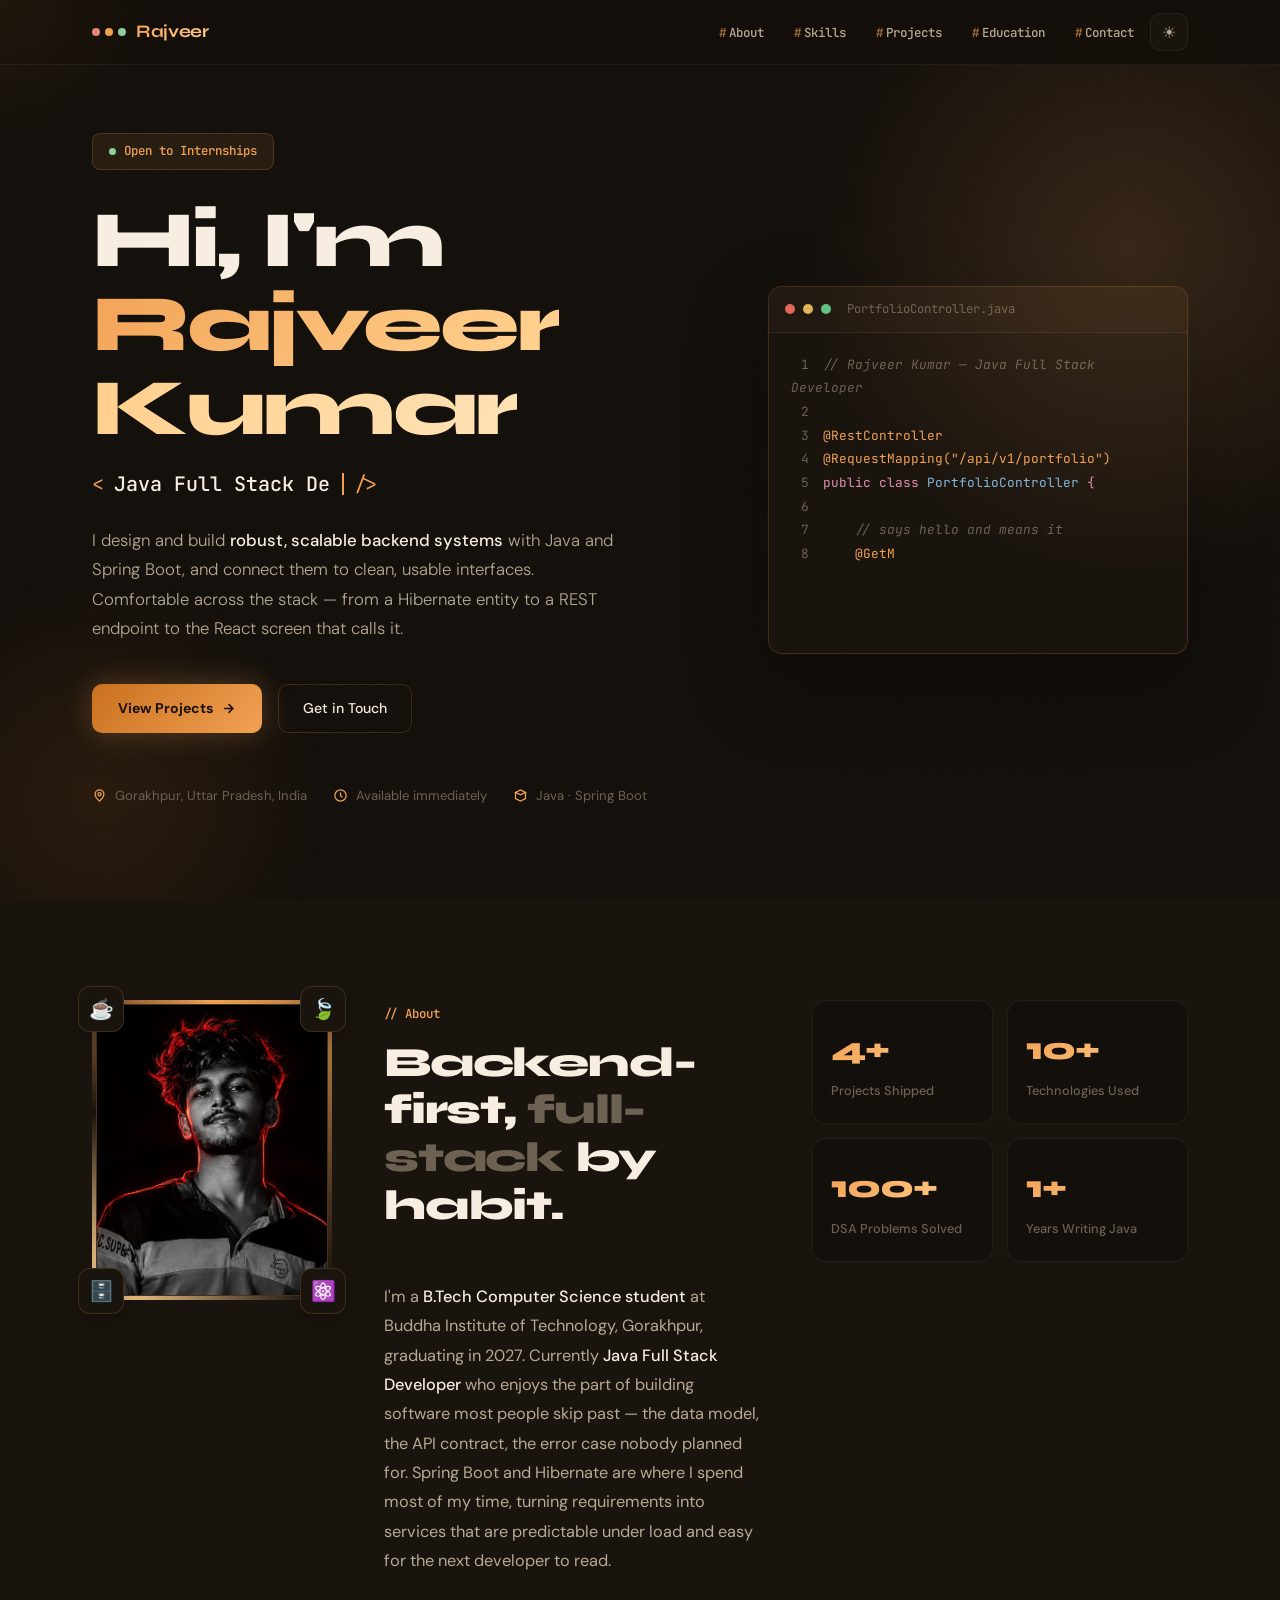
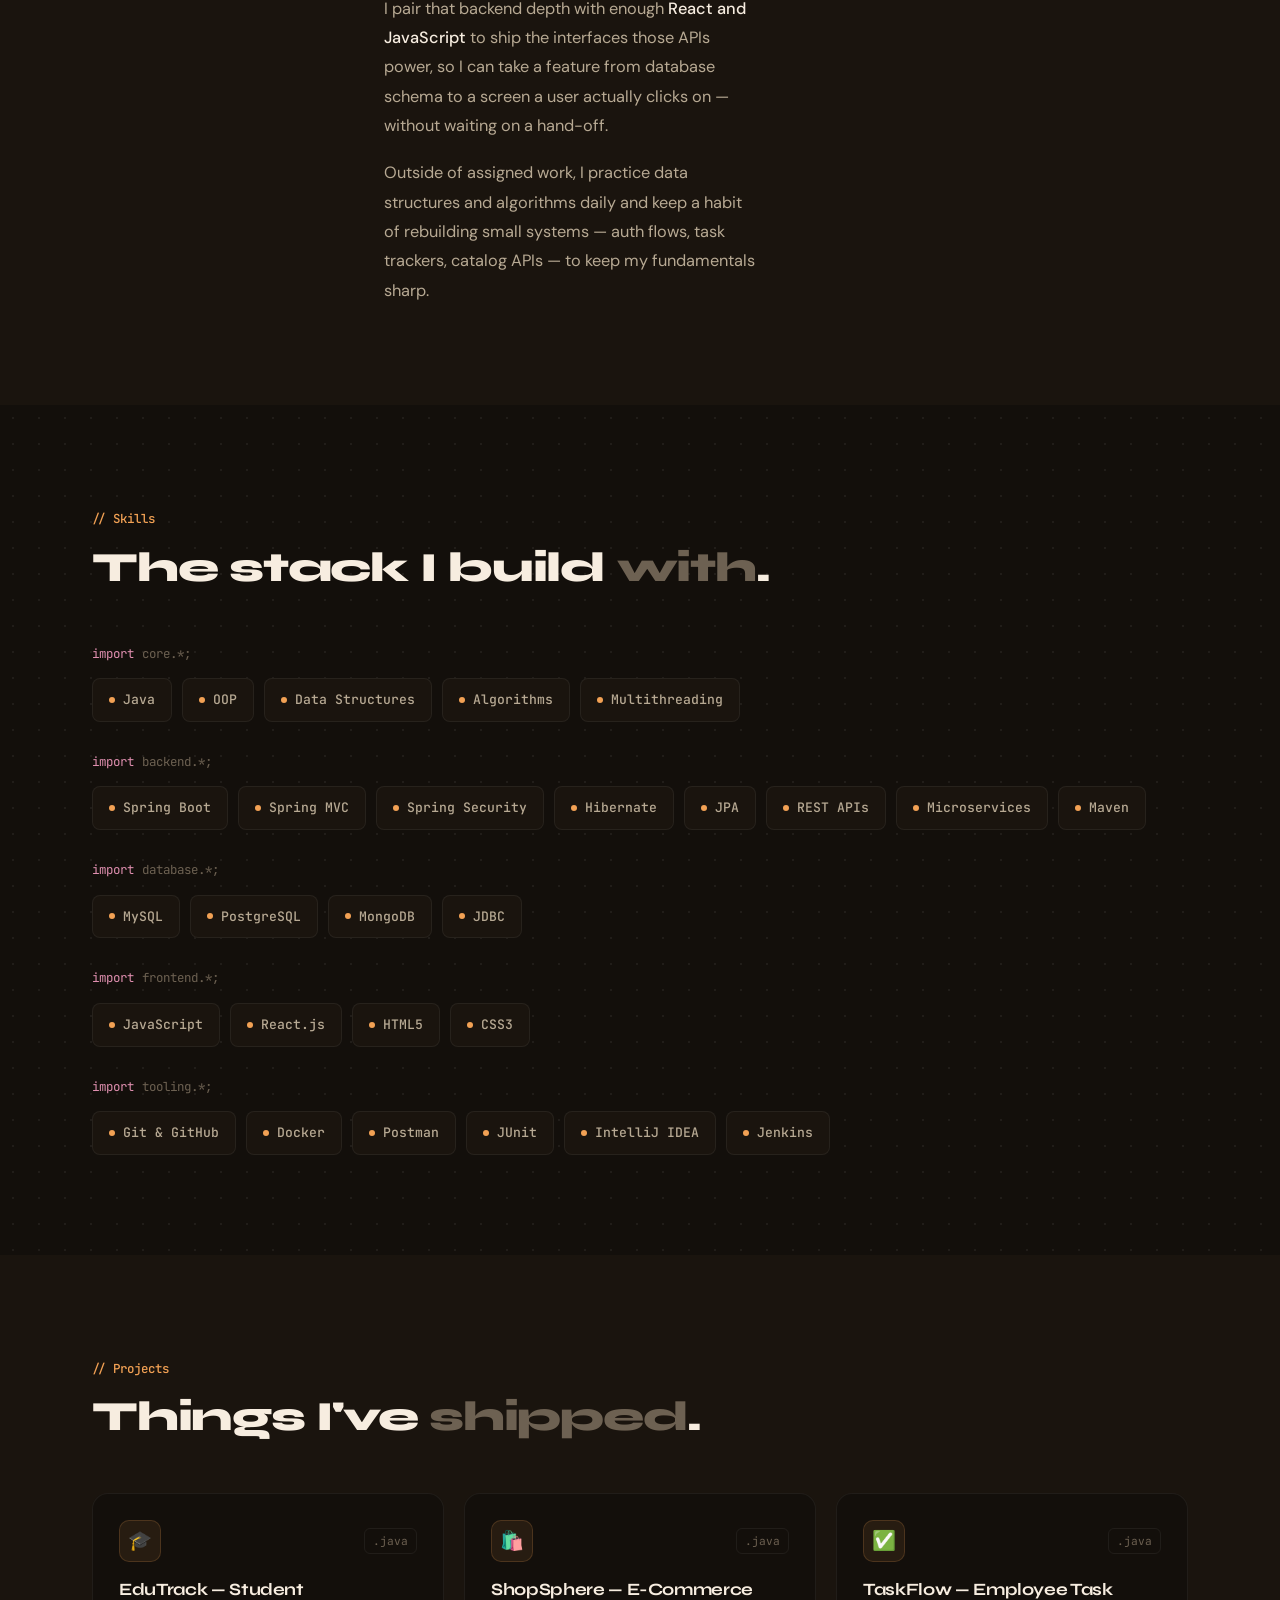
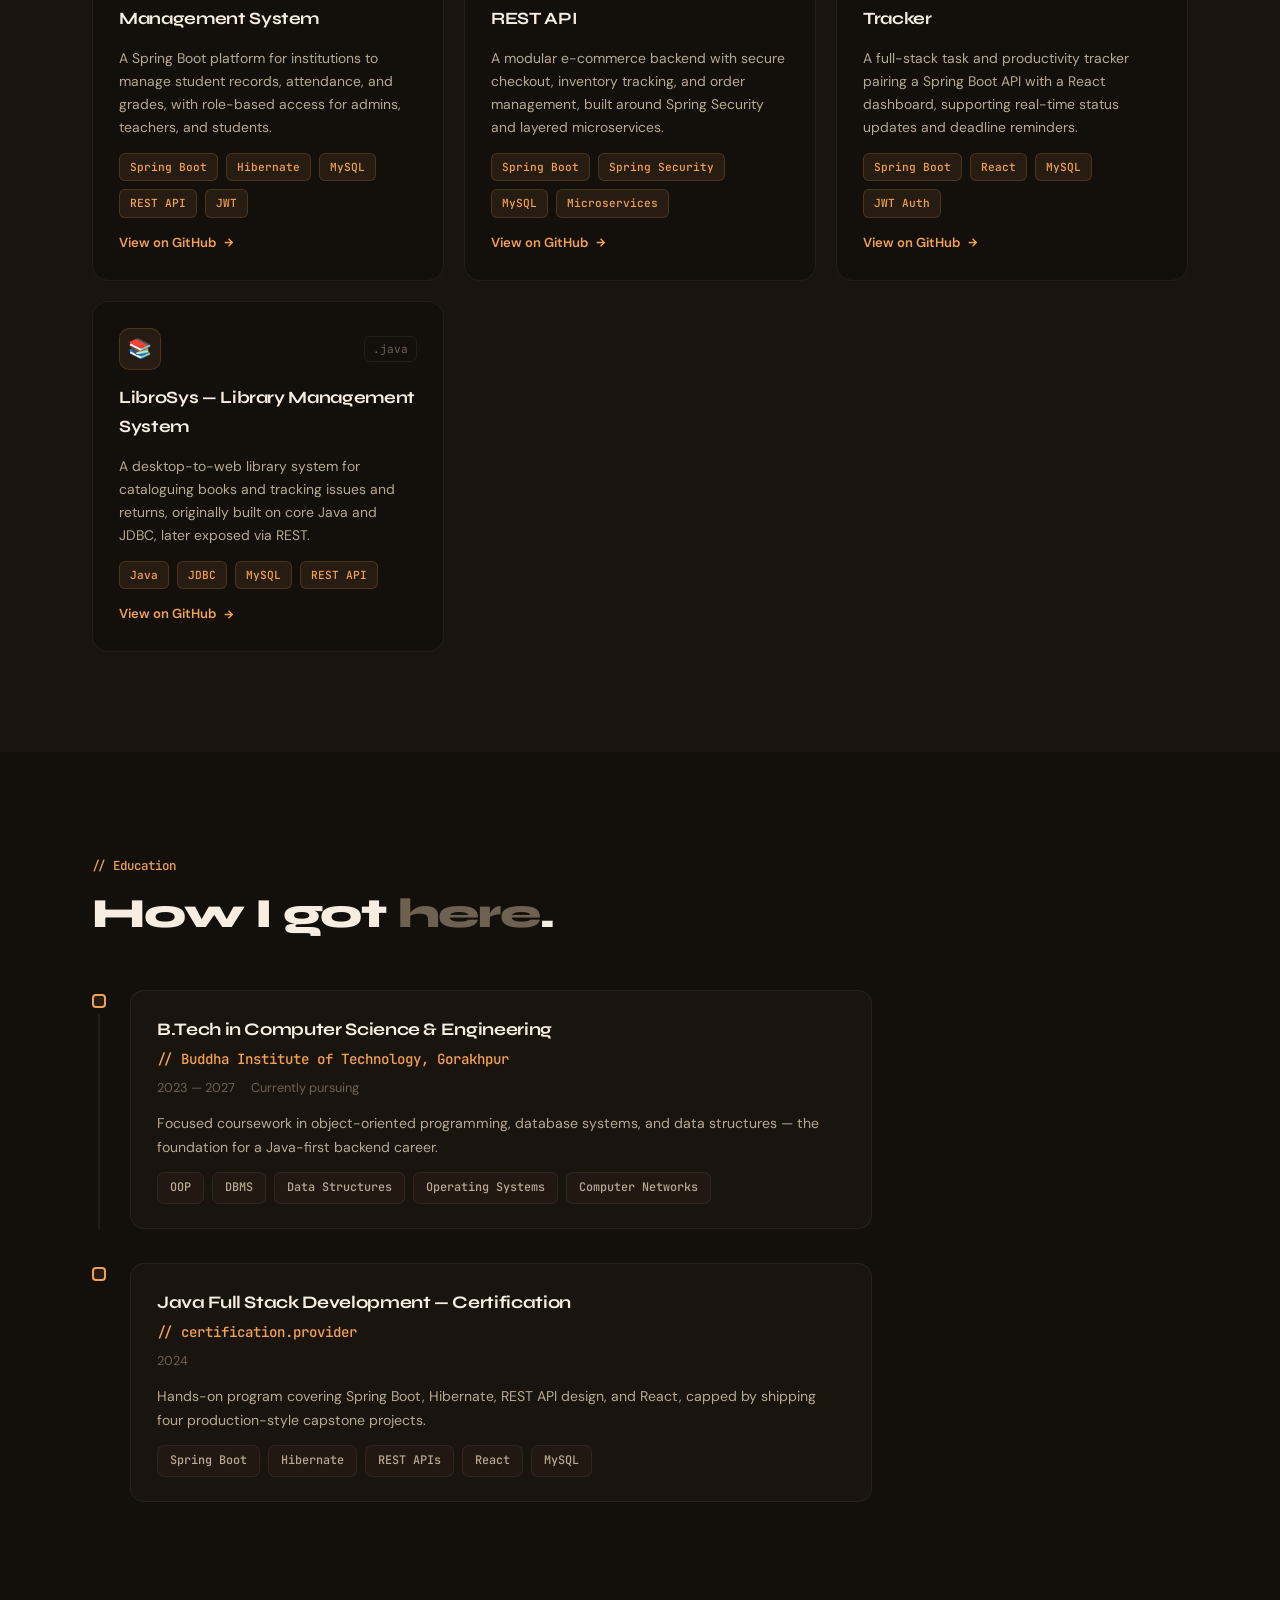
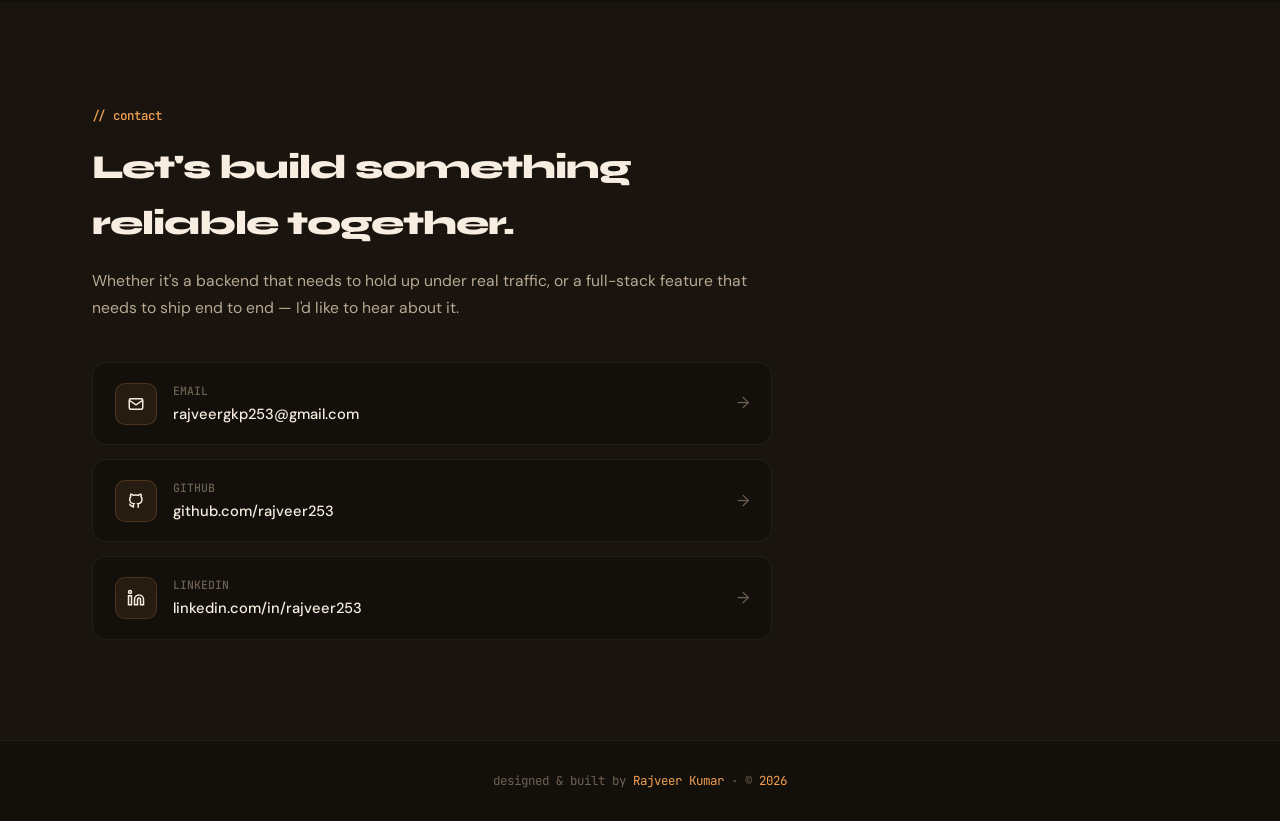
==== commit c54c4c81: "Updated project" ====
--- a/portfolio-standalone.html
+++ b/portfolio-standalone.html
@@ -1,17 +1,20 @@
 <!doctype html>
 <html lang="en" data-theme="dark">
-<head>
-  <meta charset="UTF-8" />
-  <meta name="viewport" content="width=device-width, initial-scale=1.0" />
-  <title>Rajveer Kumar — Java Full Stack Developer</title>
-  <meta name="description" content="Portfolio of Rajveer Kumar, a Java Full Stack Developer specializing in Spring Boot, Hibernate, REST APIs and React." />
-  <link rel="preconnect" href="https://fonts.googleapis.com" />
-  <link rel="preconnect" href="https://fonts.gstatic.com" crossorigin />
-  <link
-    href="https://fonts.googleapis.com/css2?family=Syne:wght@400;500;600;700;800&family=DM+Sans:ital,opsz,wght@0,9..40,300;0,9..40,400;0,9..40,500;1,9..40,300&family=JetBrains+Mono:wght@400;500;600&display=swap"
-    rel="stylesheet"
-  />
-  <style>
+  <head>
+    <meta charset="UTF-8" />
+    <meta name="viewport" content="width=device-width, initial-scale=1.0" />
+    <title>Rajveer Kumar — Java Full Stack Developer</title>
+    <meta
+      name="description"
+      content="Portfolio of Rajveer Kumar, a Java Full Stack Developer specializing in Spring Boot, Hibernate, REST APIs and React."
+    />
+    <link rel="preconnect" href="https://fonts.googleapis.com" />
+    <link rel="preconnect" href="https://fonts.gstatic.com" crossorigin />
+    <link
+      href="https://fonts.googleapis.com/css2?family=Syne:wght@400;500;600;700;800&family=DM+Sans:ital,opsz,wght@0,9..40,300;0,9..40,400;0,9..40,500;1,9..40,300&family=JetBrains+Mono:wght@400;500;600&display=swap"
+      rel="stylesheet"
+    />
+    <style>
 /* ── RESET & BASE ─────────────────────────────────────────── */
 *, *::before, *::after { box-sizing: border-box; margin: 0; padding: 0; }
 html { scroll-behavior: smooth; font-size: 16px; }
@@ -168,7 +171,11 @@
   transition: transform .3s, opacity .3s;
 }
 
-@media (max-width: 760px) {
+@media (max-width: 1040px) {
+  .nav-links a { padding: 7px 10px; font-size: .74rem; }
+  .nav-links { gap: 0; }
+}
+@media (max-width: 920px) {
   .hamburger { display: flex; }
   .nav-links {
     position: fixed; top: 64px; left: 0; right: 0;
@@ -181,8 +188,14 @@
     pointer-events: none;
   }
   .nav-links.open { transform: translateY(0); opacity: 1; pointer-events: all; }
-  .nav-links a { padding: 13px 0; border-radius: 0; border-bottom: 1px solid var(--border-subtle); }
+  .nav-links a { padding: 13px 0; border-radius: 0; border-bottom: 1px solid var(--border-subtle); font-size: .82rem; }
   .nav-links li:last-child a { border-bottom: none; }
+  .nav-links li { width: 100%; }
+  .theme-btn { margin-top: 6px; }
+}
+@media (max-width: 400px) {
+  .nav-logo { font-size: .95rem; }
+  .nav-logo b { display: inline-block; max-width: 140px; }
 }
 
 /* ── HERO ─────────────────────────────────────────────────── */
@@ -361,7 +374,7 @@
 @media (max-width: 760px) { .about-grid { grid-template-columns: 1fr; gap: 36px; justify-items: center; text-align: center; } .about-photo { margin: 0 auto; } .about-stats { grid-template-columns: 1fr 1fr; } .about-text { text-align: left; } }
 
 /* ── PHOTO FRAME ──────────────────────────────────────────── */
-.about-photo { position: relative; width: 220px; height: 220px; flex-shrink: 0; }
+.about-photo { position: relative; width: 240px; height: 300px; flex-shrink: 0; }
 .photo-ring {
   width: 100%; height: 100%; border-radius: 26px;
   padding: 4px;
@@ -401,12 +414,13 @@
 .badge-orbit.b3 { bottom: -14px; left: -14px; animation-delay: 1.2s; }
 .badge-orbit.b4 { bottom: -14px; right: -14px; animation-delay: 1.8s; }
 @keyframes float { 0%,100% { transform: translateY(0); } 50% { transform: translateY(-8px); } }
-@media (max-width: 720px) { .about-photo { width: 180px; height: 180px; } .badge-orbit { width: 38px; height: 38px; font-size: 1.05rem; } }
+@media (max-width: 720px) { .about-photo { width: 200px; height: 250px; } .badge-orbit { width: 38px; height: 38px; font-size: 1.05rem; } }
 .about-text p { font-size: 1.02rem; color: var(--text-secondary); line-height: 1.8; margin-bottom: 18px; }
 .about-text p:last-child { margin-bottom: 0; }
 .about-text strong { color: var(--text-primary); font-weight: 500; }
 
 .about-stats { display: grid; grid-template-columns: 1fr 1fr; gap: 14px; }
+@media (max-width: 420px) { .about-stats { grid-template-columns: 1fr 1fr; gap: 10px; } .stat-card { padding: 16px 14px; } .stat-num { font-size: 1.6rem; } }
 .stat-card {
   background: var(--bg);
   border: 1px solid var(--border-subtle);
@@ -455,7 +469,7 @@
 
 /* ── PROJECTS ─────────────────────────────────────────────── */
 #projects { background: var(--bg-card); }
-.projects-grid { display: grid; grid-template-columns: repeat(auto-fill, minmax(320px, 1fr)); gap: 20px; perspective: 1000px; }
+.projects-grid { display: grid; grid-template-columns: repeat(auto-fill, minmax(min(280px, 100%), 1fr)); gap: 20px; perspective: 1000px; }
 .project-card {
   background: var(--bg);
   border: 1px solid var(--border-subtle);
@@ -608,231 +622,359 @@
 }
 
 </style>
-</head>
-<body>
-  <div id="bootOverlay">
-    <div class="boot-box" id="bootBox"></div>
-  </div>
-
-  <div class="cursor-glow" id="cursorGlow"></div>
-
-  <nav>
-    <div class="nav-inner">
-      <a href="#hero" class="nav-logo">
-        <span class="dots"><span></span><span></span><span></span></span>
-        <b>Rajveer.java</b>
-      </a>
-      <button class="hamburger" id="hamburger" aria-label="Toggle navigation">
-        <span></span><span></span><span></span>
-      </button>
-      <ul class="nav-links" id="navLinks">
-        <li><a href="#about">about</a></li>
-        <li><a href="#skills">skills</a></li>
-        <li><a href="#projects">projects</a></li>
-        <li><a href="#education">education</a></li>
-        <li><a href="#contact">contact</a></li>
-        <li><button class="theme-btn" id="themeBtn" aria-label="Toggle theme">☀</button></li>
-      </ul>
+  </head>
+  <body>
+    <div id="bootOverlay">
+      <div class="boot-box" id="bootBox"></div>
     </div>
-  </nav>
-
-  <!-- ── HERO ─────────────────────────────────────────────── -->
-  <section id="hero">
-    <div class="hero-glow"></div>
-    <div class="hero-glow2"></div>
-    <div class="container">
-      <div class="hero-grid">
-        <div class="hero-content">
-          <div class="hero-badge reveal"><span></span> open to new opportunities</div>
-
-          <h1 class="hero-title reveal">
-            Hi, I'm <span class="highlight">Rajveer Kumar</span>
-          </h1>
-
-          <div class="hero-role reveal">
-            <span class="brace mono">&lt;</span><span id="typedRole"></span><span class="role-cursor"></span><span class="brace mono">/&gt;</span>
+
+    <div class="cursor-glow" id="cursorGlow"></div>
+
+    <nav>
+      <div class="nav-inner">
+        <a href="#hero" class="nav-logo">
+          <span class="dots"><span></span><span></span><span></span></span>
+          <b>Rajveer</b>
+        </a>
+        <button class="hamburger" id="hamburger" aria-label="Toggle navigation">
+          <span></span><span></span><span></span>
+        </button>
+        <ul class="nav-links" id="navLinks">
+          <li><a href="#about">About</a></li>
+          <li><a href="#skills">Skills</a></li>
+          <li><a href="#projects">Projects</a></li>
+          <li><a href="#education">Education</a></li>
+          <li><a href="#contact">Contact</a></li>
+          <li>
+            <button class="theme-btn" id="themeBtn" aria-label="Toggle theme">
+              ☀
+            </button>
+          </li>
+        </ul>
+      </div>
+    </nav>
+
+    <!-- ── HERO ─────────────────────────────────────────────── -->
+    <section id="hero">
+      <div class="hero-glow"></div>
+      <div class="hero-glow2"></div>
+      <div class="container">
+        <div class="hero-grid">
+          <div class="hero-content">
+            <div class="hero-badge reveal">
+              <span></span> Open to Internships
+            </div>
+
+            <h1 class="hero-title reveal">
+              Hi, I'm <span class="highlight">Rajveer Kumar</span>
+            </h1>
+
+            <div class="hero-role reveal">
+              <span class="brace mono">&lt;</span><span id="typedRole"></span
+              ><span class="role-cursor"></span
+              ><span class="brace mono">/&gt;</span>
+            </div>
+
+            <p class="hero-desc reveal">
+              I design and build
+              <strong>robust, scalable backend systems</strong> with Java and
+              Spring Boot, and connect them to clean, usable interfaces.
+              Comfortable across the stack — from a Hibernate entity to a REST
+              endpoint to the React screen that calls it.
+            </p>
+
+            <div class="hero-actions reveal">
+              <a href="#projects" class="btn-primary">
+                View Projects
+                <svg
+                  width="15"
+                  height="15"
+                  fill="none"
+                  stroke="currentColor"
+                  stroke-width="2.5"
+                  viewBox="0 0 24 24"
+                >
+                  <path d="M5 12h14M12 5l7 7-7 7" />
+                </svg>
+              </a>
+              <a href="#contact" class="btn-outline">Get in Touch</a>
+            </div>
+
+            <div class="hero-meta reveal">
+              <div class="hero-meta-item">
+                <svg
+                  width="15"
+                  height="15"
+                  fill="none"
+                  stroke="currentColor"
+                  stroke-width="2"
+                  viewBox="0 0 24 24"
+                >
+                  <path
+                    d="M12 21s-7-6.2-7-11a7 7 0 1 1 14 0c0 4.8-7 11-7 11z"
+                  />
+                  <circle cx="12" cy="10" r="2.5" />
+                </svg>
+                Gorakhpur, Uttar Pradesh, India
+              </div>
+              <div class="hero-meta-item">
+                <svg
+                  width="15"
+                  height="15"
+                  fill="none"
+                  stroke="currentColor"
+                  stroke-width="2"
+                  viewBox="0 0 24 24"
+                >
+                  <circle cx="12" cy="12" r="9" />
+                  <path d="M12 7v5l3 3" />
+                </svg>
+                Available immediately
+              </div>
+              <div class="hero-meta-item">
+                <svg
+                  width="15"
+                  height="15"
+                  fill="none"
+                  stroke="currentColor"
+                  stroke-width="2"
+                  viewBox="0 0 24 24"
+                >
+                  <path d="M20 7 12 3 4 7l8 4 8-4Z" />
+                  <path d="M4 7v10l8 4 8-4V7" />
+                </svg>
+                Java · Spring Boot
+              </div>
+            </div>
           </div>
 
-          <p class="hero-desc reveal">
-            I design and build <strong>robust, scalable backend systems</strong> with Java and Spring Boot,
-            and connect them to clean, usable interfaces. Comfortable across the stack — from a Hibernate
-            entity to a REST endpoint to the React screen that calls it.
-          </p>
-
-          <div class="hero-actions reveal">
-            <a href="#projects" class="btn-primary">
-              View Projects
-              <svg width="15" height="15" fill="none" stroke="currentColor" stroke-width="2.5" viewBox="0 0 24 24"><path d="M5 12h14M12 5l7 7-7 7"/></svg>
-            </a>
-            <a href="#contact" class="btn-outline">Get in Touch</a>
-          </div>
-
-          <div class="hero-meta reveal">
-            <div class="hero-meta-item">
-              <svg width="15" height="15" fill="none" stroke="currentColor" stroke-width="2" viewBox="0 0 24 24"><path d="M12 21s-7-6.2-7-11a7 7 0 1 1 14 0c0 4.8-7 11-7 11z"/><circle cx="12" cy="10" r="2.5"/></svg>
-              India
-            </div>
-            <div class="hero-meta-item">
-              <svg width="15" height="15" fill="none" stroke="currentColor" stroke-width="2" viewBox="0 0 24 24"><circle cx="12" cy="12" r="9"/><path d="M12 7v5l3 3"/></svg>
-              Available immediately
-            </div>
-            <div class="hero-meta-item">
-              <svg width="15" height="15" fill="none" stroke="currentColor" stroke-width="2" viewBox="0 0 24 24"><path d="M20 7 12 3 4 7l8 4 8-4Z"/><path d="M4 7v10l8 4 8-4V7"/></svg>
-              Java · Spring Boot
+          <div class="hero-avatar-wrap reveal">
+            <div class="ide-window">
+              <div class="ide-titlebar">
+                <span class="ide-dot r"></span><span class="ide-dot y"></span
+                ><span class="ide-dot g"></span>
+                <span class="ide-filename">PortfolioController.java</span>
+              </div>
+              <div class="ide-body" id="ideBody"></div>
             </div>
           </div>
         </div>
-
-        <div class="hero-avatar-wrap reveal">
-          <div class="ide-window">
-            <div class="ide-titlebar">
-              <span class="ide-dot r"></span><span class="ide-dot y"></span><span class="ide-dot g"></span>
-              <span class="ide-filename">PortfolioController.java</span>
+      </div>
+    </section>
+
+    <!-- ── ABOUT ────────────────────────────────────────────── -->
+    <section id="about">
+      <div class="container">
+        <div class="about-grid">
+          <div class="about-photo reveal">
+            <div class="photo-ring">
+              <div class="photo-frame">
+                <img
+                  src="img/myphoto.jpeg"
+                  alt="Rajveer Kumar"
+                  onerror="
+                    this.style.display = 'none';
+                    this.nextElementSibling.style.display = 'flex';
+                  "
+                />
+                <div class="photo-fallback">RK</div>
+              </div>
             </div>
-            <div class="ide-body" id="ideBody"></div>
+            <div class="badge-orbit b1" title="Java">☕</div>
+            <div class="badge-orbit b2" title="Spring Boot">🍃</div>
+            <div class="badge-orbit b3" title="MySQL">🗄️</div>
+            <div class="badge-orbit b4" title="React">⚛️</div>
+          </div>
+          <div>
+            <div class="section-header reveal">
+              <span class="section-tag">// About</span>
+              <h2 class="section-title">
+                Backend-first, <em>full-stack</em> by habit.
+              </h2>
+            </div>
+            <div class="about-text reveal">
+              <p>
+                I'm a <strong>B.Tech Computer Science student</strong> at Buddha Institute of Technology, Gorakhpur, graduating in 2027. Currently <strong>Java Full Stack Developer</strong> who enjoys the
+                part of building software most people skip past — the data
+                model, the API contract, the error case nobody planned for.
+                Spring Boot and Hibernate are where I spend most of my time,
+                turning requirements into services that are predictable under
+                load and easy for the next developer to read.
+              </p>
+              <p>
+                I pair that backend depth with enough
+                <strong>React and JavaScript</strong> to ship the interfaces
+                those APIs power, so I can take a feature from database schema
+                to a screen a user actually clicks on — without waiting on a
+                hand-off.
+              </p>
+              <p>
+                Outside of assigned work, I practice data structures and
+                algorithms daily and keep a habit of rebuilding small systems —
+                auth flows, task trackers, catalog APIs — to keep my
+                fundamentals sharp.
+              </p>
+            </div>
+          </div>
+          <div class="about-stats">
+            <div class="stat-card reveal">
+              <div class="stat-num">4+</div>
+              <div class="stat-label">Projects Shipped</div>
+            </div>
+            <div class="stat-card reveal">
+              <div class="stat-num">10+</div>
+              <div class="stat-label">Technologies Used</div>
+            </div>
+            <div class="stat-card reveal">
+              <div class="stat-num">100+</div>
+              <div class="stat-label">DSA Problems Solved</div>
+            </div>
+            <div class="stat-card reveal">
+              <div class="stat-num">1+</div>
+              <div class="stat-label">Years Writing Java</div>
+            </div>
           </div>
         </div>
       </div>
-    </div>
-  </section>
-
-  <!-- ── ABOUT ────────────────────────────────────────────── -->
-  <section id="about">
-    <div class="container">
-      <div class="about-grid">
-        <div class="about-photo reveal">
-          <div class="photo-ring">
-            <div class="photo-frame">
-              <img src="profile.jpg" alt="Rajveer Kumar"
-                   onerror="this.style.display='none'; this.nextElementSibling.style.display='flex';">
-              <div class="photo-fallback">RK</div>
-            </div>
+    </section>
+
+    <!-- ── SKILLS ───────────────────────────────────────────── -->
+    <section id="skills">
+      <div class="container">
+        <div class="section-header reveal">
+          <span class="section-tag">// Skills</span>
+          <h2 class="section-title">The stack I build <em>with</em>.</h2>
+        </div>
+        <div id="skillsWrap"></div>
+      </div>
+    </section>
+
+    <!-- ── PROJECTS ─────────────────────────────────────────── -->
+    <section id="projects">
+      <div class="container">
+        <div class="section-header reveal">
+          <span class="section-tag">// Projects</span>
+          <h2 class="section-title">Things I've <em>shipped</em>.</h2>
+        </div>
+        <div class="projects-grid" id="projectsGrid"></div>
+      </div>
+    </section>
+
+    <!-- ── EDUCATION ────────────────────────────────────────── -->
+    <section id="education">
+      <div class="container">
+        <div class="section-header reveal">
+          <span class="section-tag">// Education</span>
+          <h2 class="section-title">How I got <em>here</em>.</h2>
+        </div>
+        <div class="timeline" id="timelineWrap"></div>
+      </div>
+    </section>
+
+    <!-- ── CONTACT ──────────────────────────────────────────── -->
+    <section id="contact">
+      <div class="container">
+        <div class="contact-inner">
+          <div class="section-header reveal" style="margin-bottom: 0">
+            <span class="section-tag">// contact</span>
           </div>
-          <div class="badge-orbit b1" title="Java">☕</div>
-          <div class="badge-orbit b2" title="Spring Boot">🍃</div>
-          <div class="badge-orbit b3" title="MySQL">🗄️</div>
-          <div class="badge-orbit b4" title="React">⚛️</div>
-        </div>
-        <div>l̥ōl̥ō
-          <div class="section-header reveal">
-            <span class="section-tag">// About</span>
-            <h2 class="section-title">Backend-first, <em>full-stack</em> by habit.</h2>
-          </div>
-          <div class="about-text reveal">
-            <p>
-              I'm a <strong>Java Full Stack Developer</strong> who enjoys the part of building software
-              most people skip past — the data model, the API contract, the error case nobody planned for.
-              Spring Boot and Hibernate are where I spend most of my time, turning requirements into
-              services that are predictable under load and easy for the next developer to read.
-            </p>
-            <p>
-              I pair that backend depth with enough <strong>React and JavaScript</strong> to ship the
-              interfaces those APIs power, so I can take a feature from database schema to a screen a
-              user actually clicks on — without waiting on a hand-off.
-            </p>
-            <p>
-              Outside of assigned work, I practice data structures and algorithms daily and keep a habit
-              of rebuilding small systems — auth flows, task trackers, catalog APIs — to keep my
-              fundamentals sharp.
-            </p>
+          <h2 class="contact-lead reveal">
+            Let's build something reliable together.
+          </h2>
+          <p class="contact-sub reveal">
+            Whether it's a backend that needs to hold up under real traffic, or
+            a full-stack feature that needs to ship end to end — I'd like to
+            hear about it.
+          </p>
+          <div class="contact-links">
+            <a
+              href="mailto:rajveer.kumar@example.com"
+              class="contact-item reveal"
+            >
+              <div class="contact-item-icon">
+                <svg
+                  width="18"
+                  height="18"
+                  fill="none"
+                  stroke="currentColor"
+                  stroke-width="2"
+                  viewBox="0 0 24 24"
+                >
+                  <rect x="3" y="5" width="18" height="14" rx="2" />
+                  <path d="m3 7 9 6 9-6" />
+                </svg>
+              </div>
+              <div>
+                <div class="contact-item-label">EMAIL</div>
+                <div class="contact-item-value">rajveergkp253@gmail.com</div>
+              </div>
+              <div class="contact-item-arrow">→</div>
+            </a>
+            <a
+              href="https://github.com/rajveer253"
+              target="_blank"
+              rel="noopener"
+              class="contact-item reveal"
+            >
+              <div class="contact-item-icon">
+                <svg
+                  width="18"
+                  height="18"
+                  fill="none"
+                  stroke="currentColor"
+                  stroke-width="2"
+                  viewBox="0 0 24 24"
+                >
+                  <path
+                    d="M9 19c-4.3 1.4-4.3-2.5-6-3m12 5v-3.5c0-1 .1-1.4-.5-2 2.8-.3 5.5-1.4 5.5-6a4.6 4.6 0 0 0-1.3-3.2 4.2 4.2 0 0 0-.1-3.2s-1.1-.3-3.5 1.3a12.3 12.3 0 0 0-6.2 0C6.1 2.8 5 3.1 5 3.1a4.2 4.2 0 0 0-.1 3.2A4.6 4.6 0 0 0 3.6 9.5c0 4.6 2.7 5.7 5.5 6-.6.6-.6 1.2-.5 2V21"
+                  />
+                </svg>
+              </div>
+              <div>
+                <div class="contact-item-label">GITHUB</div>
+                <div class="contact-item-value">github.com/rajveer253</div>
+              </div>
+              <div class="contact-item-arrow">→</div>
+            </a>
+            <a
+              href="https://linkedin.com/in/rajveer253"
+              target="_blank"
+              rel="noopener"
+              class="contact-item reveal"
+            >
+              <div class="contact-item-icon">
+                <svg
+                  width="18"
+                  height="18"
+                  fill="none"
+                  stroke="currentColor"
+                  stroke-width="2"
+                  viewBox="0 0 24 24"
+                >
+                  <path
+                    d="M16 8a6 6 0 0 1 6 6v7h-4v-7a2 2 0 0 0-4 0v7h-4v-7a6 6 0 0 1 6-6z"
+                  />
+                  <rect x="2" y="9" width="4" height="12" />
+                  <circle cx="4" cy="4" r="2" />
+                </svg>
+              </div>
+              <div>
+                <div class="contact-item-label">LINKEDIN</div>
+                <div class="contact-item-value">linkedin.com/in/rajveer253</div>
+              </div>
+              <div class="contact-item-arrow">→</div>
+            </a>
           </div>
         </div>
-        <div class="about-stats">
-          <div class="stat-card reveal"><div class="stat-num">4+</div><div class="stat-label">Projects Shipped</div></div>
-          <div class="stat-card reveal"><div class="stat-num">10+</div><div class="stat-label">Technologies Used</div></div>
-          <div class="stat-card reveal"><div class="stat-num">100+</div><div class="stat-label">DSA Problems Solved</div></div>
-          <div class="stat-card reveal"><div class="stat-num">2+</div><div class="stat-label">Years Writing Java</div></div>
-        </div>
       </div>
-    </div>
-  </section>
-
-  <!-- ── SKILLS ───────────────────────────────────────────── -->
-  <section id="skills">
-    <div class="container">
-      <div class="section-header reveal">
-        <span class="section-tag">// skills</span>
-        <h2 class="section-title">The stack I build <em>with</em>.</h2>
-      </div>
-      <div id="skillsWrap"></div>
-    </div>
-  </section>
-
-  <!-- ── PROJECTS ─────────────────────────────────────────── -->
-  <section id="projects">
-    <div class="container">
-      <div class="section-header reveal">
-        <span class="section-tag">// projects</span>
-        <h2 class="section-title">Things I've <em>shipped</em>.</h2>
-      </div>
-      <div class="projects-grid" id="projectsGrid"></div>
-    </div>
-  </section>
-
-  <!-- ── EDUCATION ────────────────────────────────────────── -->
-  <section id="education">
-    <div class="container">
-      <div class="section-header reveal">
-        <span class="section-tag">// education</span>
-        <h2 class="section-title">How I got <em>here</em>.</h2>
-      </div>
-      <div class="timeline" id="timelineWrap"></div>
-    </div>
-  </section>
-
-  <!-- ── CONTACT ──────────────────────────────────────────── -->
-  <section id="contact">
-    <div class="container">
-      <div class="contact-inner">
-        <div class="section-header reveal" style="margin-bottom: 0;">
-          <span class="section-tag">// contact</span>
-        </div>
-        <h2 class="contact-lead reveal">Let's build something reliable together.</h2>
-        <p class="contact-sub reveal">
-          Whether it's a backend that needs to hold up under real traffic, or a full-stack feature
-          that needs to ship end to end — I'd like to hear about it.
-        </p>
-        <div class="contact-links">
-          <a href="mailto:rajveer.kumar@example.com" class="contact-item reveal">
-            <div class="contact-item-icon">
-              <svg width="18" height="18" fill="none" stroke="currentColor" stroke-width="2" viewBox="0 0 24 24"><rect x="3" y="5" width="18" height="14" rx="2"/><path d="m3 7 9 6 9-6"/></svg>
-            </div>
-            <div>
-              <div class="contact-item-label">EMAIL</div>
-              <div class="contact-item-value">rajveer.kumar@example.com</div>
-            </div>
-            <div class="contact-item-arrow">→</div>
-          </a>
-          <a href="https://github.com/rajveer253" target="_blank" rel="noopener" class="contact-item reveal">
-            <div class="contact-item-icon">
-              <svg width="18" height="18" fill="none" stroke="currentColor" stroke-width="2" viewBox="0 0 24 24"><path d="M9 19c-4.3 1.4-4.3-2.5-6-3m12 5v-3.5c0-1 .1-1.4-.5-2 2.8-.3 5.5-1.4 5.5-6a4.6 4.6 0 0 0-1.3-3.2 4.2 4.2 0 0 0-.1-3.2s-1.1-.3-3.5 1.3a12.3 12.3 0 0 0-6.2 0C6.1 2.8 5 3.1 5 3.1a4.2 4.2 0 0 0-.1 3.2A4.6 4.6 0 0 0 3.6 9.5c0 4.6 2.7 5.7 5.5 6-.6.6-.6 1.2-.5 2V21"/></svg>
-            </div>
-            <div>
-              <div class="contact-item-label">GITHUB</div>
-              <div class="contact-item-value">github.com/rajveer253</div>
-            </div>
-            <div class="contact-item-arrow">→</div>
-          </a>
-          <a href="https://linkedin.com/in/rajveer253" target="_blank" rel="noopener" class="contact-item reveal">
-            <div class="contact-item-icon">
-              <svg width="18" height="18" fill="none" stroke="currentColor" stroke-width="2" viewBox="0 0 24 24"><path d="M16 8a6 6 0 0 1 6 6v7h-4v-7a2 2 0 0 0-4 0v7h-4v-7a6 6 0 0 1 6-6z"/><rect x="2" y="9" width="4" height="12"/><circle cx="4" cy="4" r="2"/></svg>
-            </div>
-            <div>
-              <div class="contact-item-label">LINKEDIN</div>
-              <div class="contact-item-value">linkedin.com/in/rajveer253</div>
-            </div>
-            <div class="contact-item-arrow">→</div>
-          </a>
-        </div>
-      </div>
-    </div>
-  </section>
-
-  <footer>
-    designed &amp; built by <span>Rajveer Kumar</span> · © <span id="year"></span>
-  </footer>
-
-  <script>
+    </section>
+
+    <footer>
+      designed &amp; built by <span>Rajveer Kumar</span> · ©
+      <span id="year"></span>
+    </footer>
+
+    <script>
 /* ── BOOT SEQUENCE ───────────────────────────────────────── */
 const bootOverlay = document.getElementById("bootOverlay");
 const bootBox = document.getElementById("bootBox");
@@ -937,8 +1079,8 @@
 const timeline = [
   {
     role: "B.Tech in Computer Science & Engineering",
-    org: "// your.university.edu",
-    meta: ["2021 — 2025", "CGPA 8.2 / 10"],
+    org: "// Buddha Institute of Technology, Gorakhpur",
+    meta: ["2023 — 2027", "Currently pursuing"],
     desc: "Focused coursework in object-oriented programming, database systems, and data structures — the foundation for a Java-first backend career.",
     courses: ["OOP", "DBMS", "Data Structures", "Operating Systems", "Computer Networks"]
   },
@@ -1188,5 +1330,5 @@
 if (yearEl) yearEl.textContent = new Date().getFullYear();
 
 </script>
-</body>
+  </body>
 </html>
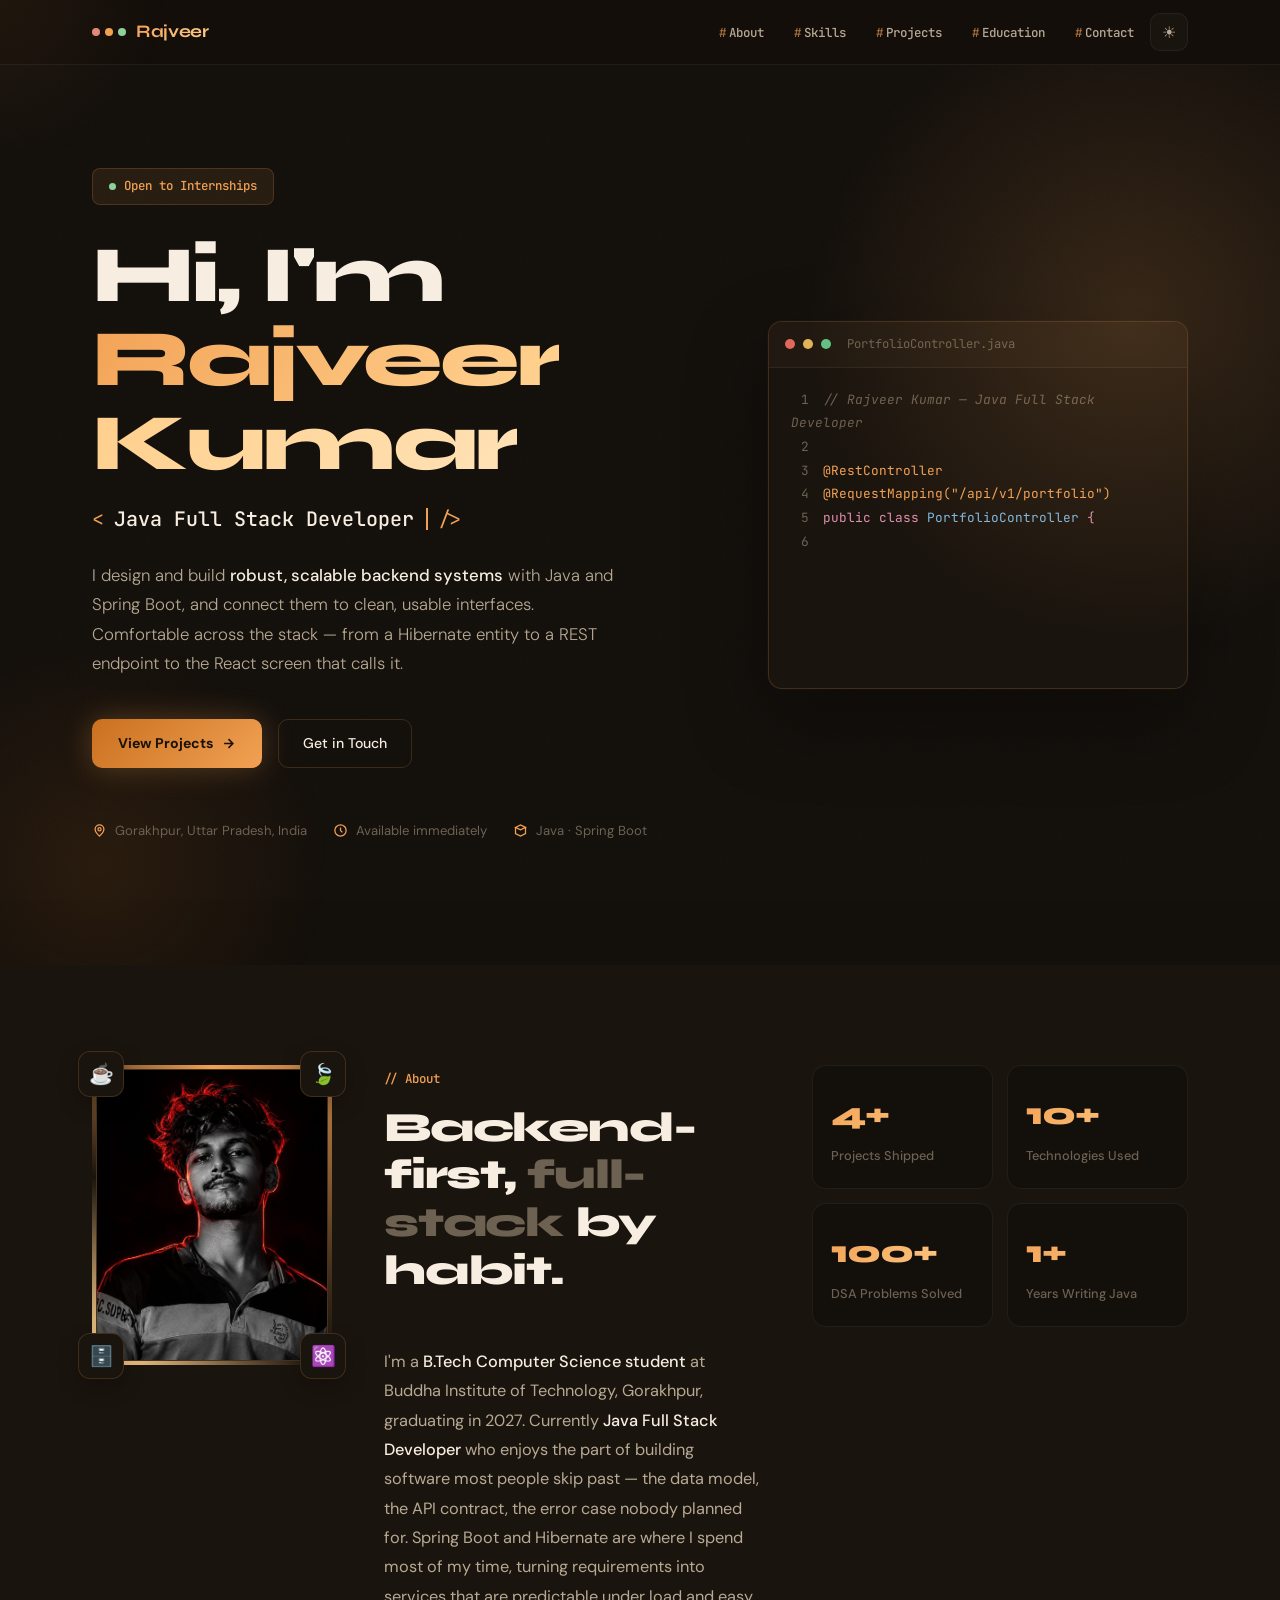
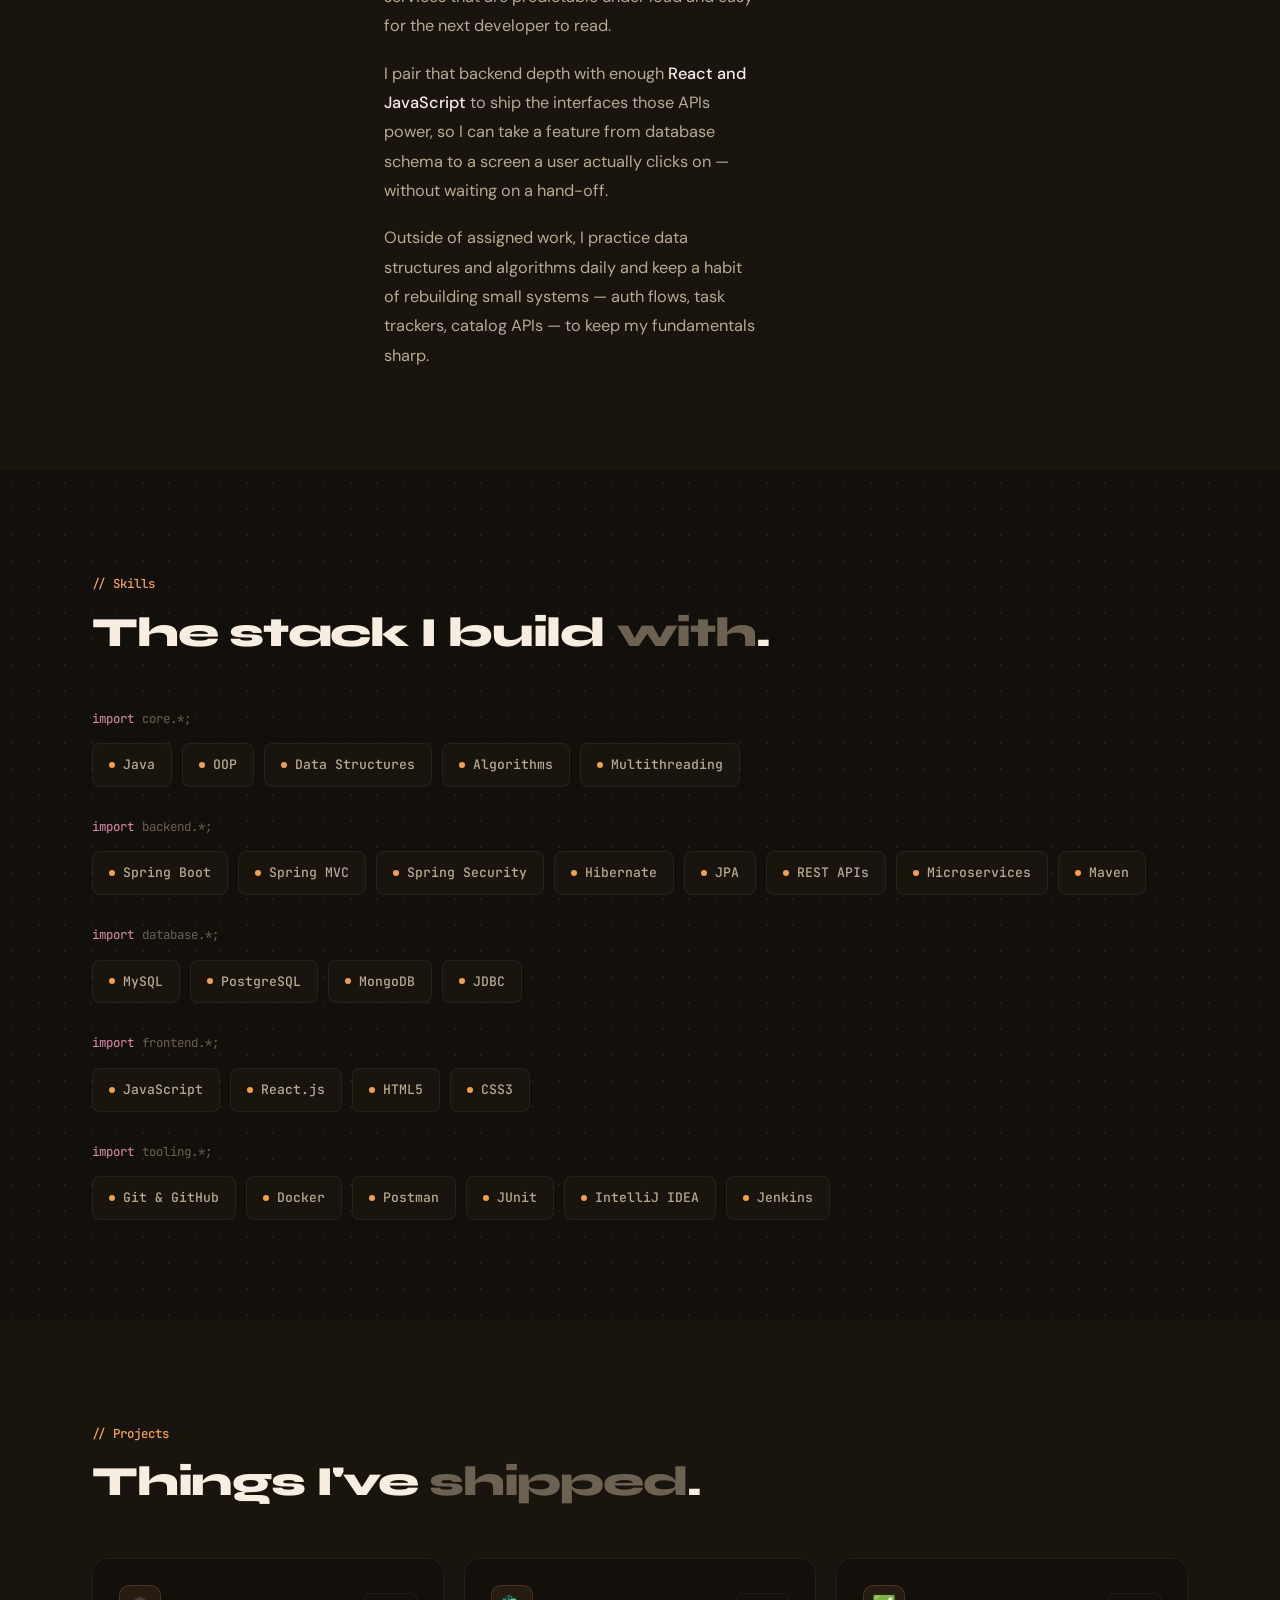
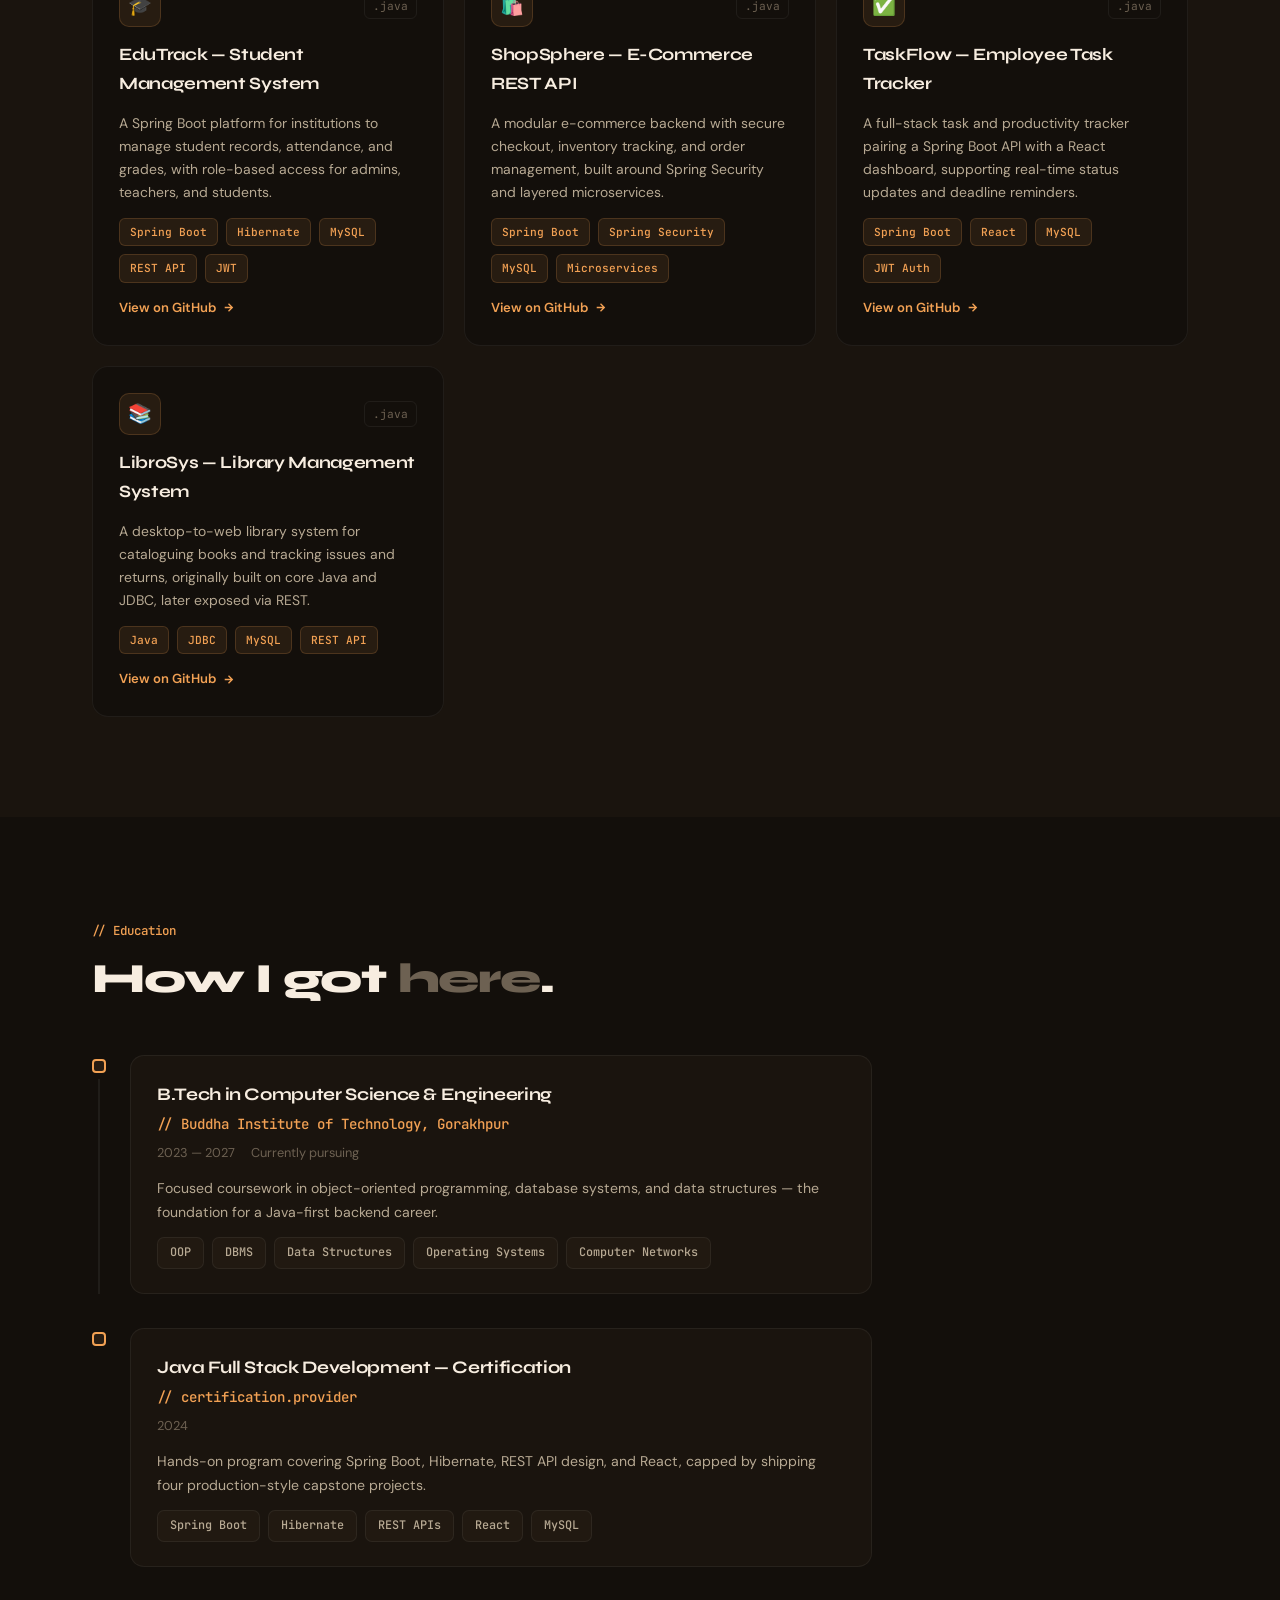
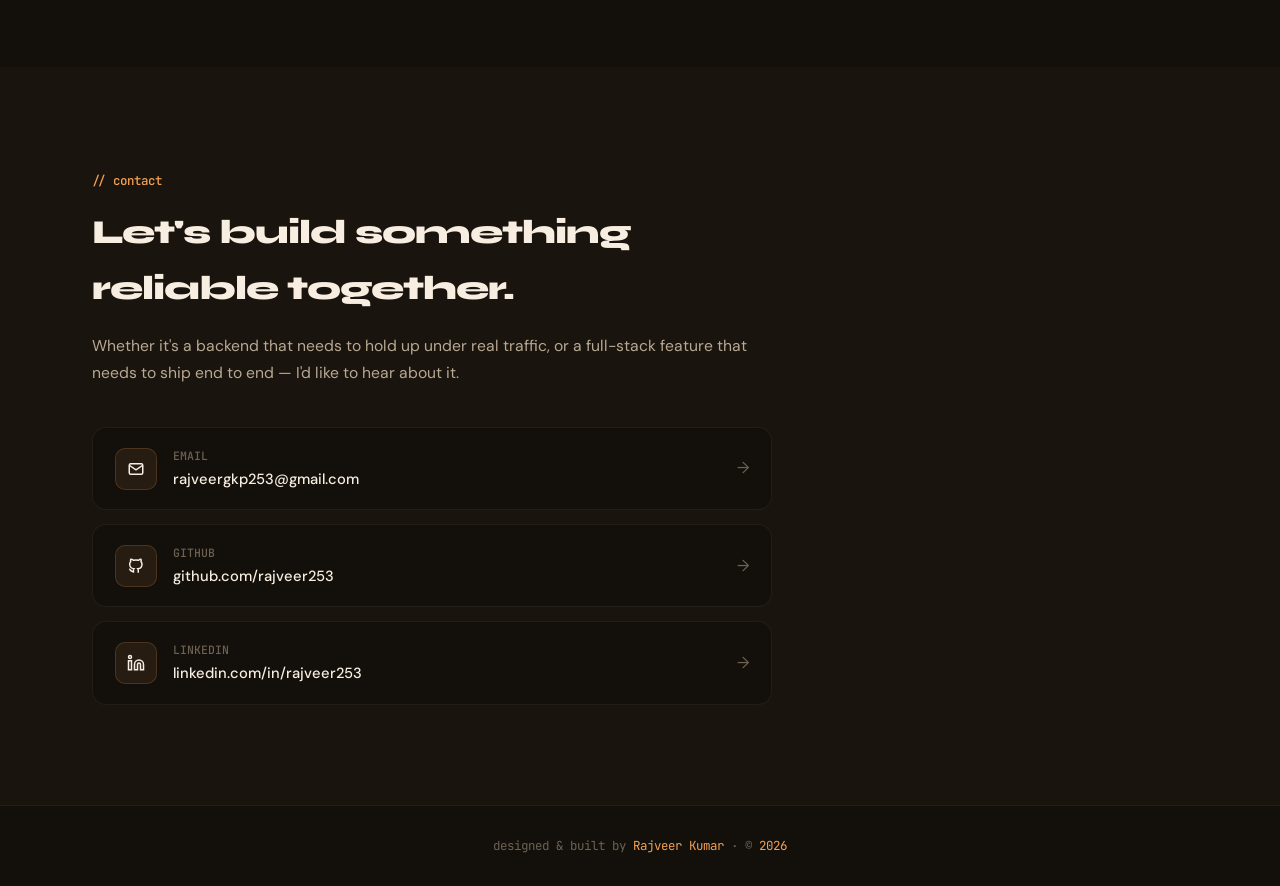
==== commit 908922ca: "Updated project" ====
--- a/portfolio-standalone.html
+++ b/portfolio-standalone.html
@@ -64,7 +64,7 @@
 }
 a { text-decoration: none; color: inherit; }
 img { display: block; max-width: 100%; }
-section { padding: 100px 0; }
+section { padding: 100px 0; scroll-margin-top: 84px; }
 .mono { font-family: 'JetBrains Mono', monospace; }
 
 .container {
@@ -111,7 +111,7 @@
 
 /* ── NAVBAR ───────────────────────────────────────────────── */
 nav {
-  position: fixed; top: 0; left: 0; right: 0; z-index: 100;
+  position: sticky; top: 0; left: 0; right: 0; z-index: 100;
   background: var(--nav-bg);
   backdrop-filter: blur(20px) saturate(180%);
   border-bottom: 1px solid var(--border-subtle);
@@ -203,7 +203,7 @@
   min-height: 100vh;
   display: flex; align-items: center;
   position: relative; overflow: hidden;
-  padding: 120px 0 80px;
+  padding: 60px 0 80px;
 }
 .hero-glow {
   position: absolute; top: -100px; right: -200px;
@@ -375,6 +375,7 @@
 
 /* ── PHOTO FRAME ──────────────────────────────────────────── */
 .about-photo { position: relative; width: 240px; height: 300px; flex-shrink: 0; }
+.photo-mask { width: 100%; height: 100%; border-radius: 26px; overflow: hidden; }
 .photo-ring {
   width: 100%; height: 100%; border-radius: 26px;
   padding: 4px;
@@ -620,7 +621,6 @@
 @media (prefers-reduced-motion: reduce) {
   * { animation-duration: 0.001ms !important; animation-iteration-count: 1 !important; transition-duration: 0.001ms !important; }
 }
-
 </style>
   </head>
   <body>
@@ -767,17 +767,19 @@
       <div class="container">
         <div class="about-grid">
           <div class="about-photo reveal">
-            <div class="photo-ring">
-              <div class="photo-frame">
-                <img
-                  src="img/myphoto.jpeg"
-                  alt="Rajveer Kumar"
-                  onerror="
-                    this.style.display = 'none';
-                    this.nextElementSibling.style.display = 'flex';
-                  "
-                />
-                <div class="photo-fallback">RK</div>
+            <div class="photo-mask">
+              <div class="photo-ring">
+                <div class="photo-frame">
+                  <img
+                    src="img/myphoto.jpeg"
+                    alt="Rajveer Kumar"
+                    onerror="
+                      this.style.display = 'none';
+                      this.nextElementSibling.style.display = 'flex';
+                    "
+                  />
+                  <div class="photo-fallback">RK</div>
+                </div>
               </div>
             </div>
             <div class="badge-orbit b1" title="Java">☕</div>
@@ -1331,4 +1333,4 @@
 
 </script>
   </body>
-</html>
+</html>
